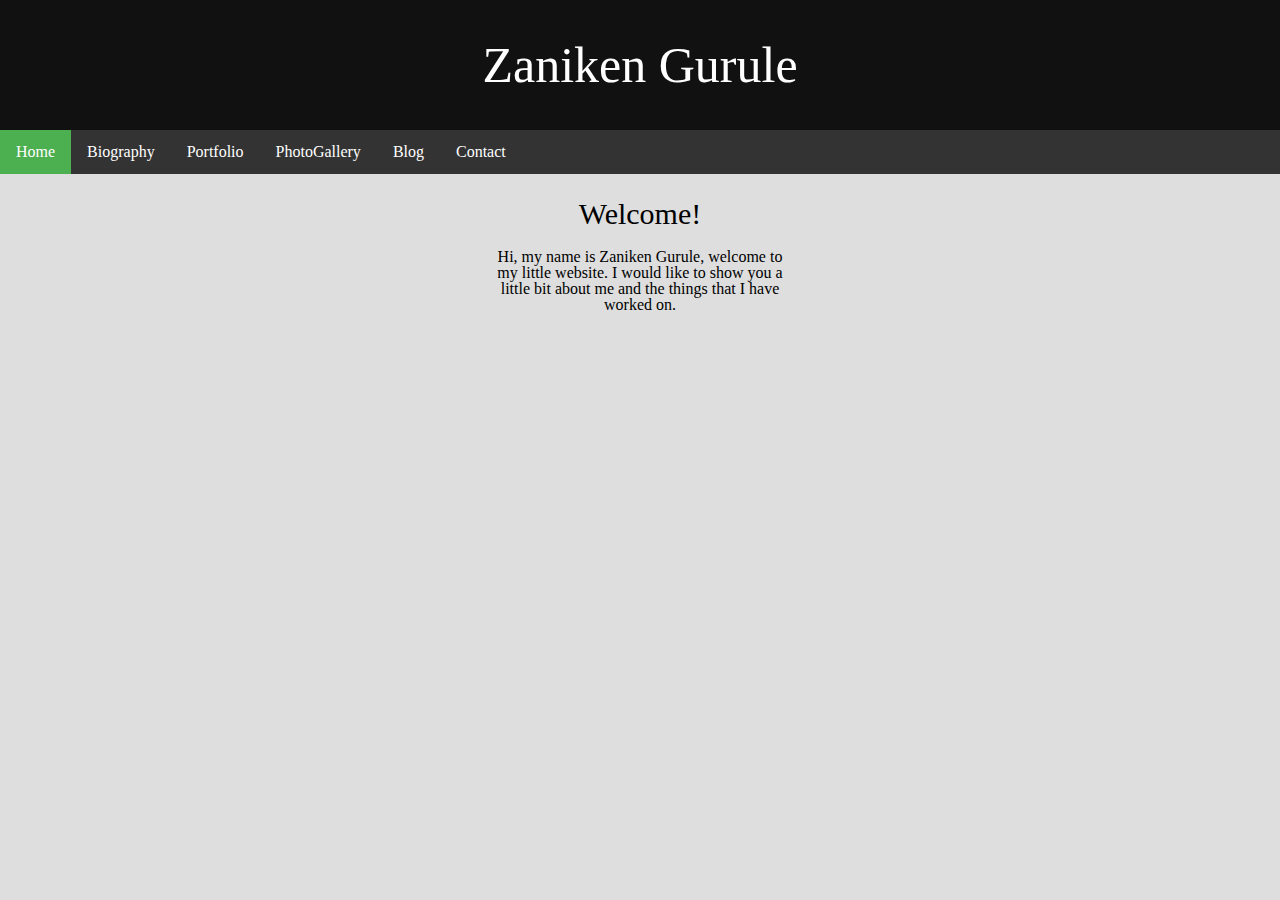
==== index.html @ 40541d92 "Initial commit" ====
<!DOCTYPE html>
<html lang="en">
<head>
  <title>Zaniken Gurule</title>
    <link rel="stylesheet" href="styles/style.css"
</head>

<body>
  <div class="header">
    <h1>Zaniken Gurule</h1>
    <p></p>
  </div>


<div class="navbar">
  <ul class>
    <li class="active"><a href="index.html">Home</a></li>
    <li><a href="biography.html">Biography</a></li>
    <li><a href="portfolio.html">Portfolio</a></li>
    <li><a href="photogallery.html">PhotoGallery</a></li>
    <li><a href="blog.html">Blog</a></li>
    <li><a href="contact.html">Contact</a></li>
  </ul>
</div>

<div class="content">
  <h1>Welcome!</h1>
  <p>Hi, my name is Zaniken Gurule, welcome to my little website. I would like to show you a little bit about me and the things that I have worked on.</p>
</div>
</body>



</html>
---- styles/style.css ----
html, body, div, span, applet, object, iframe,
h1, h2, h3, h4, h5, h6, p, blockquote, pre,
a, abbr, acronym, address, big, cite, code,
del, dfn, em, img, ins, kbd, q, s, samp,
small, strike, strong, sub, sup, tt, var,
b, u, i, center,
dl, dt, dd, ol, ul, li,
fieldset, form, label, legend,
table, caption, tbody, tfoot, thead, tr, th, td,
article, aside, canvas, details, embed,
figure, figcaption, footer, header, hgroup,
menu, nav, output, ruby, section, summary,
time, mark, audio, video {
  margin: 0;
  padding: 0;
  border: 0;
  font-size: 100%;
  font: inherit;
  vertical-align: baseline;

}
/* HTML5 display-role reset for older browsers */
article, aside, details, figcaption, figure,
footer, header, hgroup, menu, nav, section {
  display: block;
}
body {
  line-height: 1;
}
ol, ul {
  list-style: none;
}
blockquote, q {
  quotes: none;
}
blockquote:before, blockquote:after,
q:before, q:after {
  content: '';
  content: none;
}
table {
  border-collapse: collapse;
  border-spacing: 0;
}
/* nav bar stuff*/
.navbar {
  list-style-type: none;
  margin: 0;
  padding: 0;
  overflow: hidden;
  background-color: #333;
  margin-bottom: 5px;
}
.navbar li {
  float: left;
}
.navbar a {
  display: block;
  color: white;
  text-align: center;
  padding: 14px 16px;
  text-decoration: none;
}
.navbar a:hover {
  background-color: #111;
}
.active {
  background-color: #4CAF50;
}
.active a:hover {
  background-color: #4CAF50;
}
/* header */
.header {
  padding: 40px;
  text-align: center;
  background: #111;
  color: white;
  font-size: 50px;

}
/* Content */
.content {
  text-align: center;

}
.content h1 {
  font-size: 30px;
  padding: 20px;

}
.content p {
  width: 300px;
  margin:0 auto;
}
/*photogallery*/
.photogallery {
  display: flex;
  width: 900px;
  margin: auto;
  /*border: 1px dashed gray;*/
  justify-content: space-between;
  flex-wrap: wrap;
}

figure{
  width: 200px;
  margin: 0;
  border: 1px solid #777;
  padding: 8px;
  box-sizing: border-box;
  background-color: #fff;
}
figure:hover {
  transform: scale(1.5);}
figure img{
  width: 100%;
}
figure figcaption{
  text-align: center;
  padding: 8px 4px;
}
/*back ground*/
body{
  background-color: #dedede;
}
/*bio image*/
#bio {
  width: 20%;
  height: auto;
  border: 1px solid #777;
}
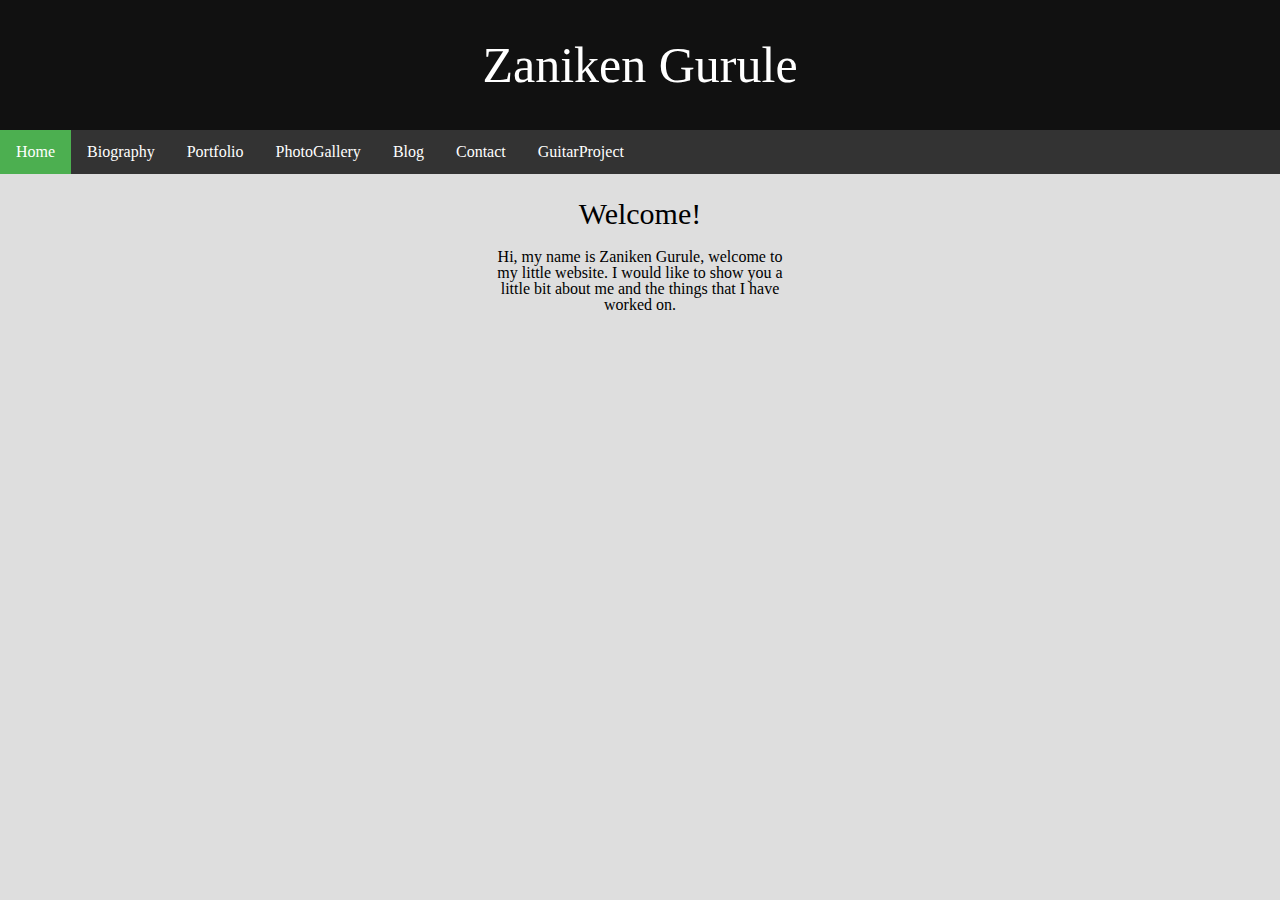
==== commit fec6b45c: "guitar app added" ====
--- a/index.html
+++ b/index.html
@@ -20,6 +20,7 @@
     <li><a href="photogallery.html">PhotoGallery</a></li>
     <li><a href="blog.html">Blog</a></li>
     <li><a href="contact.html">Contact</a></li>
+	<li><a href="Guitar/guit.index.html">GuitarProject</a></li>
   </ul>
 </div>
 
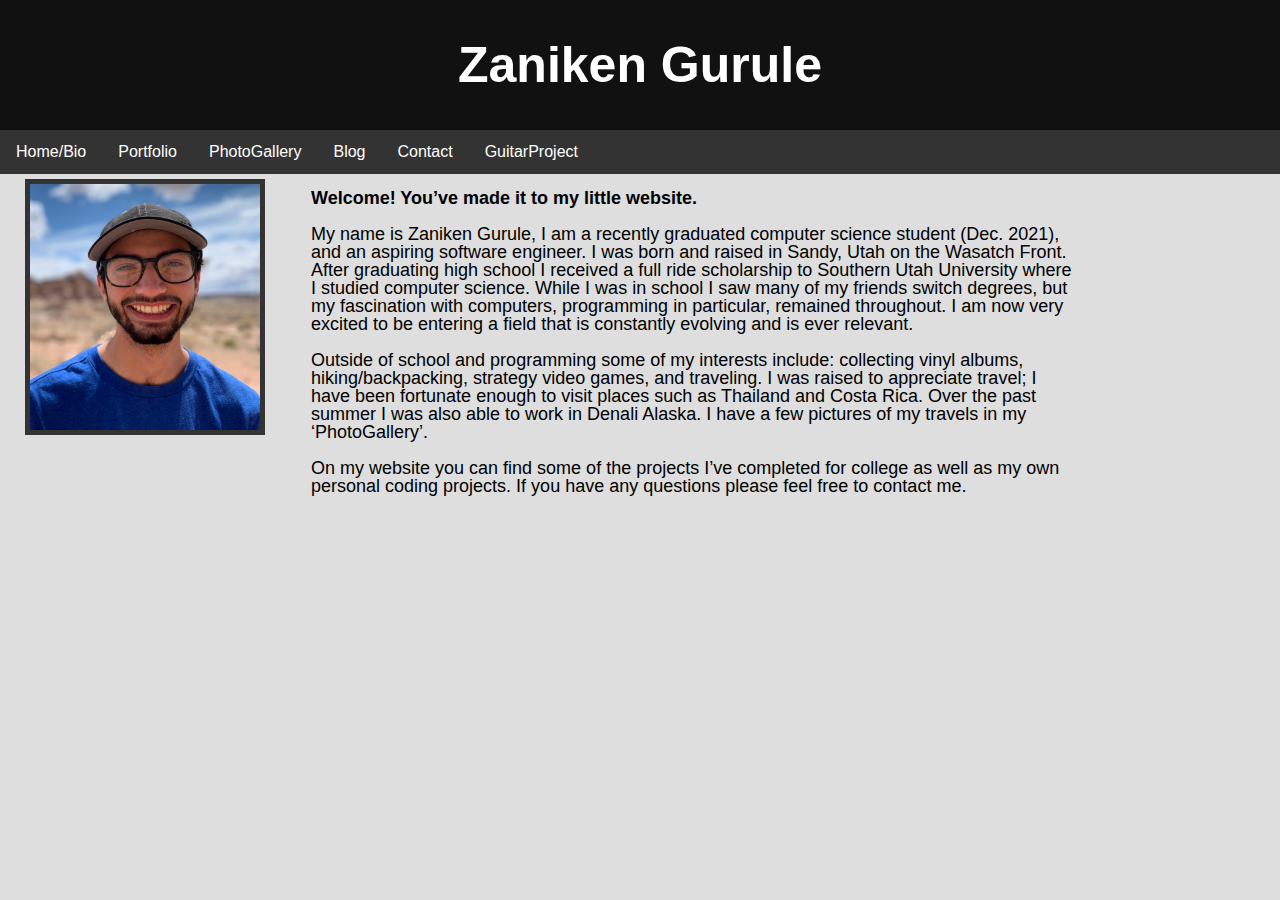
==== commit bf22eac4: "Update" ====
--- a/index.html
+++ b/index.html
@@ -1,35 +1,42 @@
 <!DOCTYPE html>
 <html lang="en">
+
 <head>
-  <title>Zaniken Gurule</title>
-    <link rel="stylesheet" href="styles/style.css"
+    <title>Zaniken Gurule</title>
+    <link rel="stylesheet" href="styles/style.css">
+    <link rel="icon" href="images/logo.png">
 </head>
 
 <body>
-  <div class="header">
-    <h1>Zaniken Gurule</h1>
-    <p></p>
-  </div>
+    <div class="header">
+        <h1>Zaniken Gurule</h1>
+        <p></p>
+    </div>
+    <div id="mainHeader">
+        <div class="navbar">
+            <script src="scripts/headerfooter.js"></script>
+        </div>
+    </div>
 
+    <div id="bio-content">
+        <div id="bio-left">
+            <img id="bio" src="images/zan-min.jpg">
+        </div>
+        <div id="bio-right">
+            <h2>Welcome! You’ve made it to my little website. </h2><br>
+            <p>My name is Zaniken Gurule, I am a recently graduated computer science student (Dec. 2021), and an aspiring software engineer. I was born and raised in Sandy, Utah on the Wasatch Front. After graduating high school I received a full ride scholarship
+                to Southern Utah University where I studied computer science. While I was in school I saw many of my friends switch degrees, but my fascination with computers, programming in particular, remained throughout. I am now very excited to be
+                entering a field that is constantly evolving and is ever relevant.
+                <br><br>Outside of school and programming some of my interests include: collecting vinyl albums, hiking/backpacking, strategy video games, and traveling. I was raised to appreciate travel; I have been fortunate enough to visit places such
+                as Thailand and Costa Rica. Over the past summer I was also able to work in Denali Alaska. I have a few pictures of my travels in my ‘PhotoGallery’.
+                <br><br>On my website you can find some of the projects I’ve completed for college as well as my own personal coding projects. If you have any questions please feel free to contact me.
 
-<div class="navbar">
-  <ul class>
-    <li class="active"><a href="index.html">Home</a></li>
-    <li><a href="biography.html">Biography</a></li>
-    <li><a href="portfolio.html">Portfolio</a></li>
-    <li><a href="photogallery.html">PhotoGallery</a></li>
-    <li><a href="blog.html">Blog</a></li>
-    <li><a href="contact.html">Contact</a></li>
-	<li><a href="Guitar/guit.index.html">GuitarProject</a></li>
-  </ul>
-</div>
+            </p>
+        </div>
 
-<div class="content">
-  <h1>Welcome!</h1>
-  <p>Hi, my name is Zaniken Gurule, welcome to my little website. I would like to show you a little bit about me and the things that I have worked on.</p>
-</div>
+    </div>
 </body>
 
 
 
-</html>
+</html>--- a/styles/style.css
+++ b/styles/style.css
@@ -1,132 +1,297 @@
-html, body, div, span, applet, object, iframe,
-h1, h2, h3, h4, h5, h6, p, blockquote, pre,
-a, abbr, acronym, address, big, cite, code,
-del, dfn, em, img, ins, kbd, q, s, samp,
-small, strike, strong, sub, sup, tt, var,
-b, u, i, center,
-dl, dt, dd, ol, ul, li,
-fieldset, form, label, legend,
-table, caption, tbody, tfoot, thead, tr, th, td,
-article, aside, canvas, details, embed,
-figure, figcaption, footer, header, hgroup,
-menu, nav, output, ruby, section, summary,
-time, mark, audio, video {
-  margin: 0;
-  padding: 0;
-  border: 0;
-  font-size: 100%;
-  font: inherit;
-  vertical-align: baseline;
-
-}
+html,
+body,
+div,
+span,
+applet,
+object,
+iframe,
+h1,
+h2,
+h3,
+h4,
+h5,
+h6,
+p,
+blockquote,
+pre,
+a,
+abbr,
+acronym,
+address,
+big,
+cite,
+code,
+del,
+dfn,
+em,
+img,
+ins,
+kbd,
+q,
+s,
+samp,
+small,
+strike,
+strong,
+sub,
+sup,
+tt,
+var,
+b,
+u,
+i,
+center,
+dl,
+dt,
+dd,
+ol,
+ul,
+li,
+fieldset,
+form,
+label,
+legend,
+table,
+caption,
+tbody,
+tfoot,
+thead,
+tr,
+th,
+td,
+article,
+aside,
+canvas,
+details,
+embed,
+figure,
+figcaption,
+footer,
+header,
+hgroup,
+menu,
+nav,
+output,
+ruby,
+section,
+summary,
+time,
+mark,
+audio,
+video {
+    margin: 0;
+    padding: 0;
+    border: 0;
+    font-size: 100%;
+    font-family: Helvetica, sans-serif;
+    vertical-align: baseline;
+}
+
+
 /* HTML5 display-role reset for older browsers */
-article, aside, details, figcaption, figure,
-footer, header, hgroup, menu, nav, section {
-  display: block;
-}
+
+article,
+aside,
+details,
+figcaption,
+figure,
+footer,
+header,
+hgroup,
+menu,
+nav,
+section {
+    display: block;
+}
+
 body {
-  line-height: 1;
-}
-ol, ul {
-  list-style: none;
-}
-blockquote, q {
-  quotes: none;
-}
-blockquote:before, blockquote:after,
-q:before, q:after {
-  content: '';
-  content: none;
-}
+    line-height: 1;
+}
+
+ol,
+ul {
+    list-style: none;
+}
+
+blockquote,
+q {
+    quotes: none;
+}
+
+blockquote:before,
+blockquote:after,
+q:before,
+q:after {
+    content: '';
+    content: none;
+}
+
 table {
-  border-collapse: collapse;
-  border-spacing: 0;
-}
+    border-collapse: collapse;
+    border-spacing: 0;
+}
+
+
 /* nav bar stuff*/
+
 .navbar {
-  list-style-type: none;
-  margin: 0;
-  padding: 0;
-  overflow: hidden;
-  background-color: #333;
-  margin-bottom: 5px;
-}
+    list-style-type: none;
+    margin: 0;
+    padding: 0;
+    overflow: hidden;
+    background-color: #333;
+    margin-bottom: 5px;
+}
+
 .navbar li {
-  float: left;
-}
+    float: left;
+}
+
 .navbar a {
-  display: block;
-  color: white;
-  text-align: center;
-  padding: 14px 16px;
-  text-decoration: none;
-}
+    display: block;
+    color: white;
+    text-align: center;
+    padding: 14px 16px;
+    text-decoration: none;
+}
+
 .navbar a:hover {
-  background-color: #111;
-}
+    background-color: #111;
+}
+
 .active {
-  background-color: #4CAF50;
-}
+    background-color: #4CAF50;
+}
+
 .active a:hover {
-  background-color: #4CAF50;
-}
+    background-color: #4CAF50;
+}
+
+
 /* header */
+
 .header {
-  padding: 40px;
-  text-align: center;
-  background: #111;
-  color: white;
-  font-size: 50px;
-
-}
+    padding: 40px;
+    text-align: center;
+    background: #111;
+    color: white;
+    font-size: 50px;
+}
+
+
 /* Content */
+
 .content {
-  text-align: center;
-
-}
+    text-align: center;
+}
+
 .content h1 {
-  font-size: 30px;
-  padding: 20px;
-
-}
+    font-size: 30px;
+    padding: 20px;
+}
+
 .content p {
-  width: 300px;
-  margin:0 auto;
-}
+    width: 300px;
+    margin: 0 auto;
+}
+
+
 /*photogallery*/
+
 .photogallery {
-  display: flex;
-  width: 900px;
-  margin: auto;
-  /*border: 1px dashed gray;*/
-  justify-content: space-between;
-  flex-wrap: wrap;
-}
-
-figure{
-  width: 200px;
-  margin: 0;
-  border: 1px solid #777;
-  padding: 8px;
-  box-sizing: border-box;
-  background-color: #fff;
-}
+    display: flex;
+    width: 900px;
+    margin: auto;
+    /*border: 1px dashed gray;*/
+    justify-content: space-between;
+    flex-wrap: wrap;
+}
+
+figure {
+    width: 200px;
+    margin: 0;
+    border: 1px solid #777;
+    padding: 8px;
+    box-sizing: border-box;
+    background-color: #fff;
+}
+
 figure:hover {
-  transform: scale(1.5);}
-figure img{
-  width: 100%;
-}
-figure figcaption{
-  text-align: center;
-  padding: 8px 4px;
-}
+    transform: scale(1.5);
+}
+
+figure img {
+    width: 100%;
+}
+
+figure figcaption {
+    text-align: center;
+    padding: 8px 4px;
+}
+
+
 /*back ground*/
-body{
-  background-color: #dedede;
-}
+
+body {
+    background-color: #dedede;
+}
+
+
 /*bio image*/
+
 #bio {
-  width: 20%;
-  height: auto;
-  border: 1px solid #777;
-}
+    width: 90%;
+    height: auto;
+    border: 5px solid #333;
+}
+
+iframe {
+    width: 100%;
+    height: 100%;
+    height: 100vh;
+    overflow: hidden;
+}
+
+#bio-content {
+    height: 100%;
+    width: 100%;
+    font-size: 0;
+}
+
+#bio-left,
+#bio-middle,
+#bio-right {
+    display: inline-block;
+    *display: inline;
+    zoom: 1;
+    vertical-align: top;
+    font-size: 18px;
+}
+
+#bio-left {
+    padding-left: 25px;
+    width: 20%;
+    background: #dedede;
+}
+
+#bio-right {
+    padding-top: 10px;
+    padding-left: 30px;
+    width: 60%;
+    background: #dedede;
+}
+
+table,
+th,
+td {
+    border: 1px solid black;
+    border-collapse: collapse;
+    padding: 15px;
+    text-align: left;
+    /*border-spacing: 5px;*/
+}
+
+#port {
+    list-style-type: circle;
+    border-spacing: 5px;
+}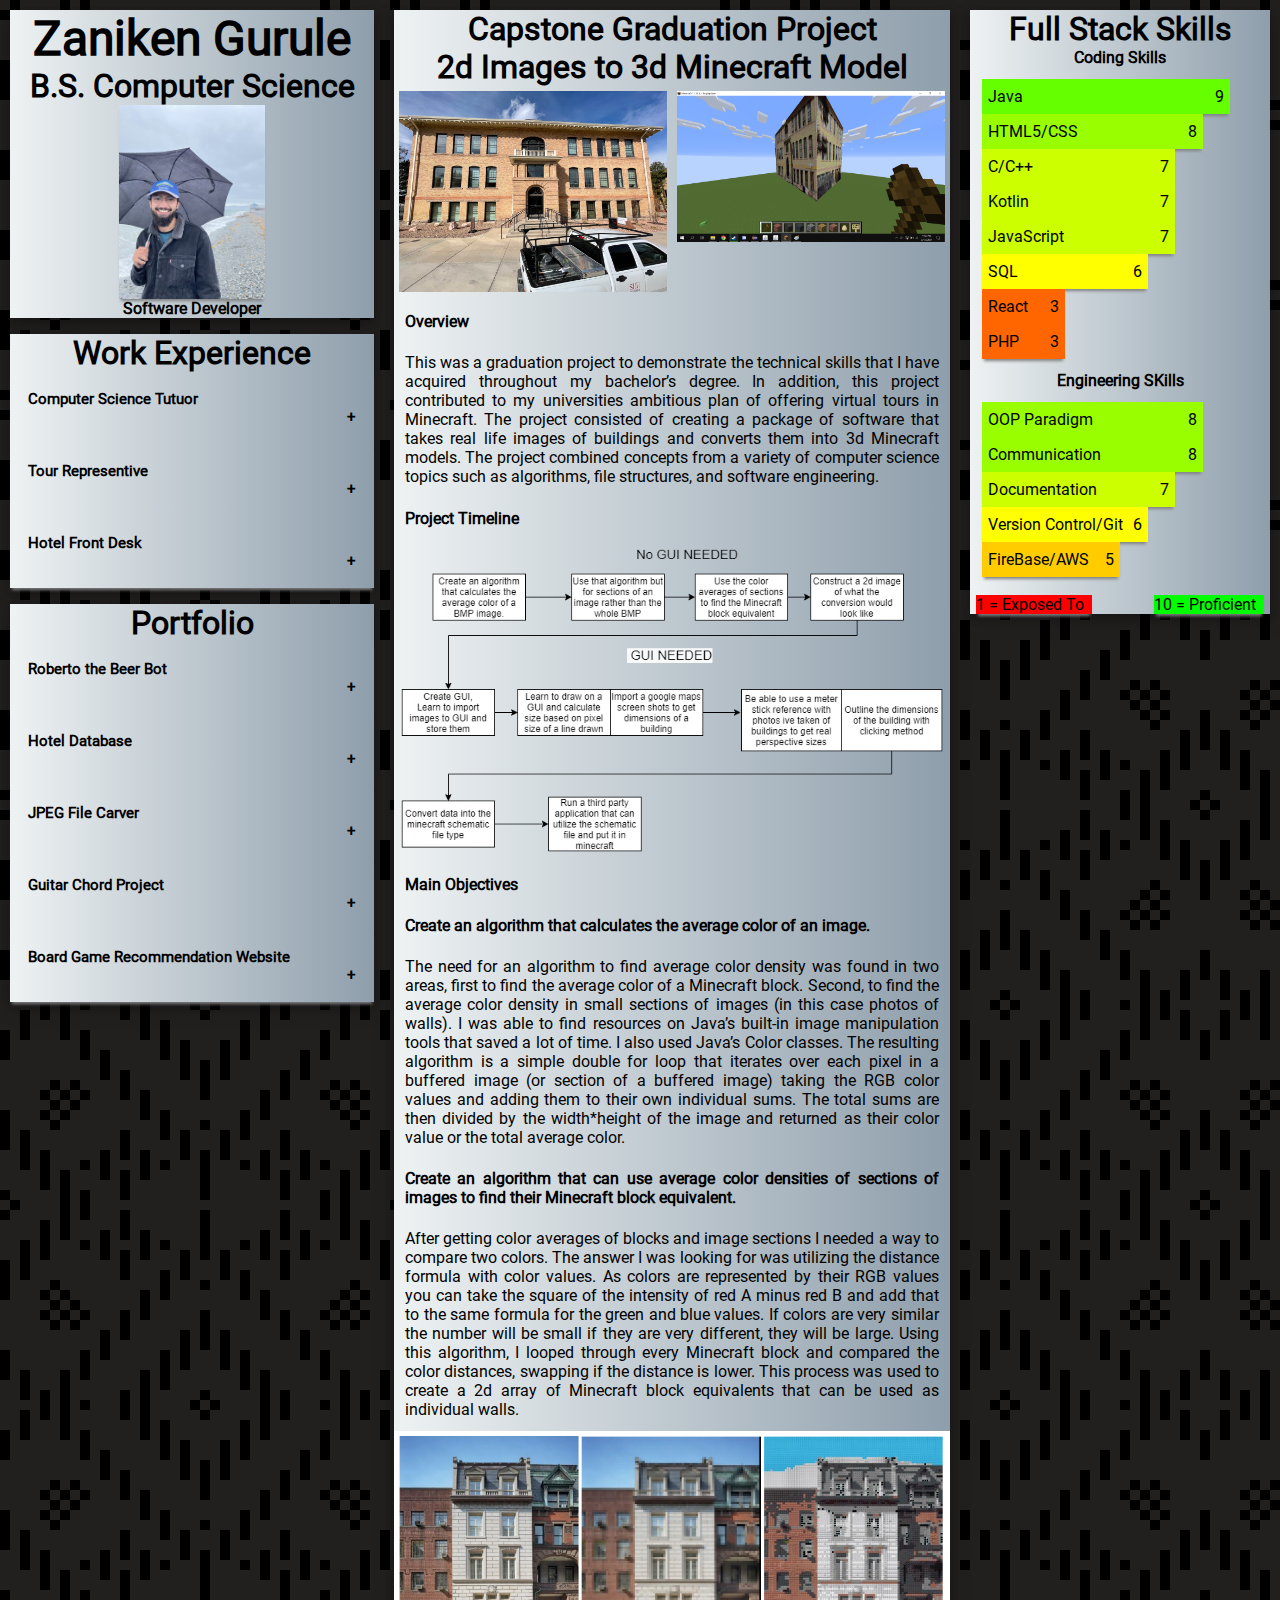
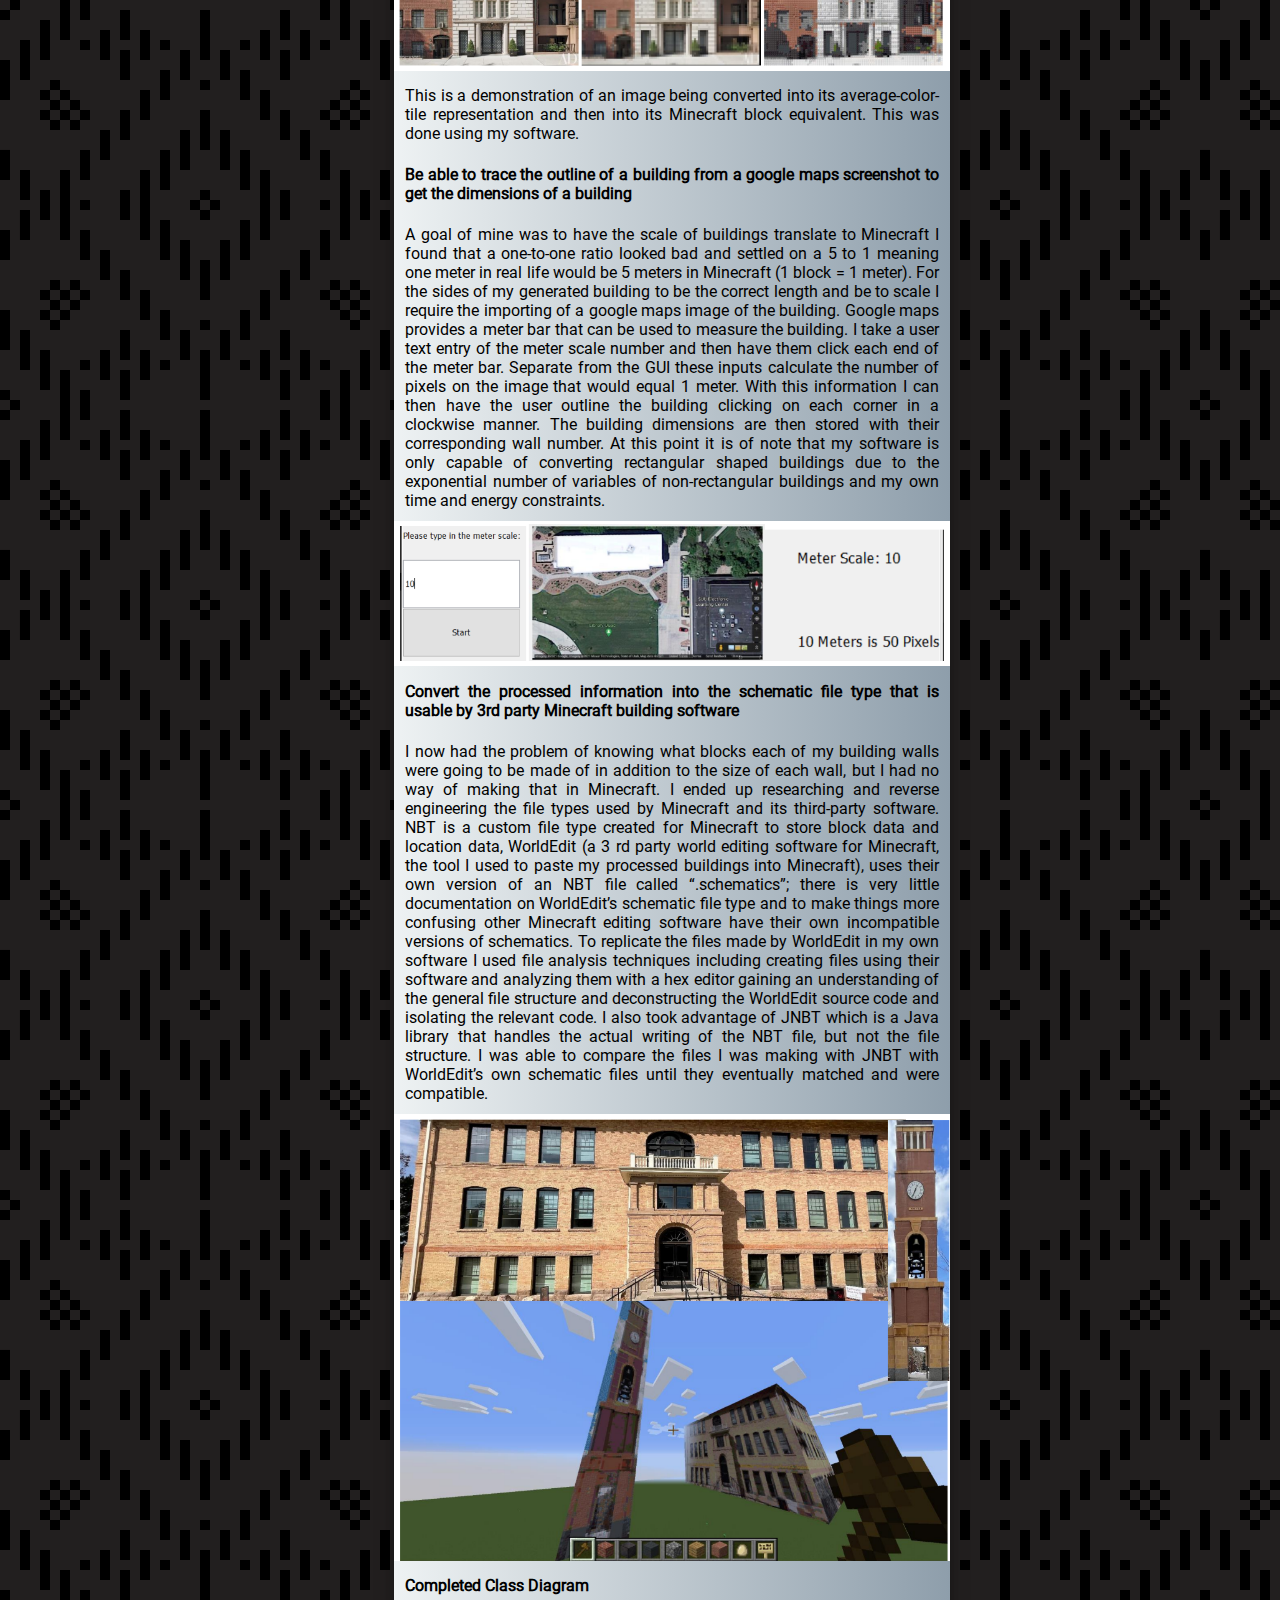
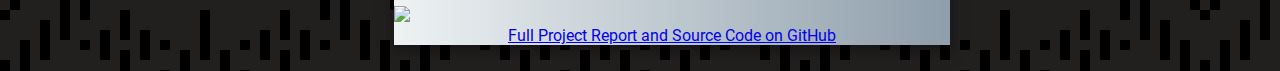
==== commit d49a8d38: "Signed-off-by: Zaniken <zanikencartoon@gmail.com>" ====
--- a/index.html
+++ b/index.html
@@ -2,41 +2,479 @@
 <html lang="en">
 
 <head>
-    <title>Zaniken Gurule</title>
-    <link rel="stylesheet" href="styles/style.css">
+    <title>Zaniken's Portfolio</title>
+    <meta charset="UTF-8">
     <link rel="icon" href="images/logo.png">
+    <link rel="stylesheet" href="websiteStyle.css">
+
 </head>
 
 <body>
-    <div class="header">
-        <h1>Zaniken Gurule</h1>
-        <p></p>
-    </div>
-    <div id="mainHeader">
-        <div class="navbar">
-            <script src="scripts/headerfooter.js"></script>
+
+
+
+    <div class="masonry">
+
+        <div class="left column">
+            <div class="card">
+                <h1 id="nameH1">Zaniken Gurule</h1>
+                <h1>B.S. Computer Science</h1>
+                <!-- <img src="zan.jpg" class="cardPicture"> -->
+                <div class="slidesContainer">
+                    <img class="mySlides" src="images/me1.jpg">
+                    <img class="mySlides" src="images/me2.jpg">
+                    <img class="mySlides" src="images/me3.jpg">
+                    <img class="mySlides" src="images/me4.jpg">
+
+                </div>
+                <h2>Software Developer</h2>
+            </div>
+
+            <div class="card">
+                <h1>Work Experience</h1>
+
+                <button class="collapsible">
+                    <h2>Computer Science Tutuor</h2>
+                </button>
+
+                <div class="content">
+                    <div class="resume">
+                        <p>
+                            <span id="left">Southern Utah University</span>
+                            <span id="right">Sep 2021 - Current</span>
+                        </p>
+                        <p> <span id="right">Cedar City, UT</span></p><br><br><br>
+                        <ul>
+                            <li>Have core knowledge of computer science topics.</li>
+                            <li>Recognize common problems and errors in OOP programming.</li>
+                            <li>Have strong Java programming skills.</li>
+                            <li>Have patience with peers who are new to CS.</li>
+                        </ul>
+                    </div>
+                </div>
+
+                <button class="collapsible">
+                    <h2>Tour Representive</h2>
+                </button>
+                <div class="content">
+                    <div class="resume">
+                        <p>
+                            <span id="left">Denali Park Zipline</span>
+                            <span id="right">May 2021 - Sep 2021</span>
+                        </p><br>
+                        <p> <span id="right">Healy, AK</span></p><br><br>
+                        <ul>
+                            <li>Sell and book adventure activities in a tourist dense area.</li>
+                            <li>Understand and orchestrate Denali Park Zipline logistics.</li>
+                            <li>Organize and verify daily paperwork.</li>
+                        </ul>
+                    </div>
+                </div>
+                <button class="collapsible">
+                    <h2>Hotel Front Desk</h2>
+                </button>
+                <div class="content">
+                    <div class="resume">
+                        <p>
+                            <span id="left">Ruby's Inn</span>
+                            <span id="right">June 2021 - Sep 2020</span>
+                        </p>
+                        <p> <span id="right">Bryce Canyon, UT</span></p><br><br><br>
+                        <ul>
+                            <li>Check in large amounts of customers during peak season.</li>
+                            <li>Place reservations over the phone and in person.</li>
+                            <li>Work with third party booking agencies such as Expedia.</li>
+                            <li>Explain Park attractions and trails to customers.</li>
+                        </ul>
+                    </div>
+                </div>
+
+
+
+            </div>
+            <div class="card">
+                <h1>Portfolio</h1>
+                <button class="collapsible">
+                    <h2>Roberto the Beer Bot</h2>
+                </button>
+                <div class="content">
+                    <div class="portfolio">
+                        <ul>
+                            <li>This was a project to create an artificial intelligence that could interact in the
+                                physical
+                                world.</li>
+                            <li>The type of AI used is known as ‘table based’ meaning each possible interaction the bot
+                                could have was hard coded.</li>
+                            <li>The robot was assembled using Lego Mindstorm pieces.</li>
+                            <li>The robots functionality was implemented in the C programming language.</li>
+                        </ul>
+                        <br>
+                        <p>
+                            <span id="left"><a href="https://www.youtube.com/watch?v=tRLXwRvAy0g"
+                                    target="_blank">Project
+                                    Video</a></span>
+                            <span id="right"><a href="https://github.com/Zaniken/AIRobot" target="_blank">Code on
+                                    GitHub</a>
+                            </span>
+                        </p>
+                    </div>
+                </div>
+
+                <button class="collapsible">
+                    <h2>Hotel Database</h2>
+                </button>
+                <div class="content">
+                    <div class="portfolio">
+                        <ul>
+                            <li>This project was to create a database and UI for a fictional hotel.</li>
+                            <li>Documentation included: ERD diagram and Relational model.</li>
+                            <li>Front end was coded in Java.</li>
+                            <li>Database was made in MySQL.</li>
+                        </ul>
+                        <br>
+                        <p>
+                            <span id="left"></span>
+                            <span id="right"><a href="https://github.com/Zaniken/Hotel-Database" target="_blank">Code
+                                    and
+                                    diagrams on
+                                    GitHub</a></span>
+                        </p>
+                    </div>
+                </div>
+
+
+                <button class="collapsible">
+                    <h2>JPEG File Carver</h2>
+                </button>
+                <div class="content">
+                    <div class="portfolio">
+                        <ul>
+                            <li>This project was to “carve” out jpeg images from a binary file.</li>
+                            <li>Documentation included: ERD diagram and Relational model.</li>
+                            <li>This code utilized multithreading to optimize speed and system resource usage.</li>
+                            <li>This project was coded in Java.</li>
+                        </ul>
+                        <br>
+                        <p>
+                            <span id="left"></span>
+                            <span id="right"><a href="https://github.com/Zaniken/JPEG-file-carver" target="_blank">Code
+                                    on
+                                    GitHub</a></span>
+                        </p>
+                    </div>
+                </div>
+                <button class="collapsible">
+                    <h2>Guitar Chord Project</h2>
+                </button>
+                <div class="content">
+                    <div class="portfolio">
+                        <ul>
+                            <li>This project was to create an application that could help guitar players memorize chords
+                                or
+                                look up chords.</li>
+                            <li>This project was a way for me to learn JavaScript on my own.</li>
+                            <li>The Interface was made in HTML.</li>
+                        </ul>
+                        <br>
+                        <p>
+                            <span id="left">Link</span>
+                            <span id="right"><a href="https://github.com/Zaniken/GuitarChords" target="_blank ">Code on
+                                    GitHub</a></span>
+                        </p>
+                    </div>
+                </div>
+                <button class="collapsible">
+                    <h2>Board Game Recommendation Website</h2>
+                </button>
+                <div class="content">
+                    <div class="portfolio">
+                        <ul>
+                            <li>The primary role of this project was to utilize software engineering principles and
+                                implement proper documentation..</li>
+                            <li>The project itself was to create a website that would generate board game
+                                recommendations.
+                                The website's back end was created in Python.</li>
+                            <li>Documentation included: Model selection justification, Class diagrams, Unit Testing
+                                documentation, Functional Requirements, and Nonfunctional Requirements.</li>
+
+                        </ul>
+                        <br>
+                        <p>
+                            <span id="left"></span>
+                            <span id="right"> <a
+                                    href="https://github.com/urd000med/softwareProject/tree/master/Documents"
+                                    target="_blank ">Code and Documentation on GitHub</a></span>
+                        </p>
+                    </div>
+                </div>
+
+
+            </div>
+        </div>
+        <!-- <div class="card">
+            <h1>Biography</h1>
+        </div> -->
+
+        <div class="middle column">
+            <div class="card">
+
+                <h1>Capstone Graduation Project</h1>
+                <h1>2d Images to 3d Minecraft Model </h1>
+
+                <div class="row">
+                    <div class="col">
+                        <img src="images/preproduct.JPG" style="width:100%">
+                    </div>
+                    <div class="col">
+                        <img src="images/product.png" style="width:100%">
+                    </div>
+
+                </div>
+
+                <div class="capstone">
+                    <h2>Overview</h2>
+                    <p>This was a graduation project to demonstrate the technical skills that I have acquired
+                        throughout my bachelor’s degree. In addition, this project contributed
+                        to
+                        my universities ambitious plan of offering virtual tours in Minecraft. The project consisted of
+                        creating a
+                        package of software that takes real life images of buildings and converts them into 3d
+                        Minecraft
+                        models. The project combined concepts from a variety of computer science topics such as
+                        algorithms,
+                        file structures, and software engineering.</p>
+                    <h2>Project Timeline</h2>
+                    <img src="images/Timeline.png" width="100%" height=auto>
+                    <h2>Main Objectives</h2>
+                    <h3>Create an algorithm that calculates the average color of an image.</h3>
+                    <p>
+                        The need for an algorithm to find average color density was found in two areas, first to find
+                        the
+                        average
+                        color of a Minecraft block. Second, to find the average color density in small sections of
+                        images
+                        (in this
+                        case photos of walls). I was able to find resources on Java’s built-in
+                        image manipulation tools that saved a lot of time. I also used Java’s Color classes. The
+                        resulting
+                        algorithm is a simple double for loop that iterates over each pixel in a buffered image (or
+                        section
+                        of a
+                        buffered image) taking the RGB color values and adding them to their own
+                        individual
+                        sums. The total sums are then divided by the width*height of the image and returned as their
+                        color
+                        value or the total average color.
+                    </p>
+                    <h3>Create an algorithm that can use average color densities of sections of images to find their
+                        Minecraft block equivalent.</h3>
+                    <p>
+                        After getting color averages of blocks and image sections I needed a way to compare two
+                        colors.
+                        The answer I was looking for was utilizing the distance formula with color values. As colors are
+                        represented by their RGB values you can take the square of the intensity of red A minus red B
+                        and add
+                        that to the same formula for the green and blue values. If colors are very similar the number
+                        will be
+                        small if they are very different, they will be large. Using this algorithm, I looped through
+                        every
+                        Minecraft
+                        block and compared the color distances, swapping if the distance is lower. This process was used
+                        to create a
+                        2d array of Minecraft block equivalents that can be used as individual walls.
+                    </p>
+
+                    <img src="images/demo.PNG" width="100%" height=auto>
+                    <p>This is a demonstration of an image being converted into its average-color-tile representation
+                        and then into its Minecraft
+                        block equivalent. This was done using my software.</p>
+                    <h3>Be able to trace the outline of a building from a google maps screenshot to get the dimensions
+                        of
+                        a building</h3>
+                    <p>
+                        A goal of mine was to have the scale of buildings translate to Minecraft I found that a
+                        one-to-one ratio
+                        looked bad and settled on a 5 to 1 meaning one meter in real life would be 5 meters in Minecraft
+                        (1
+                        block = 1 meter). For the sides of my generated building to be the correct length and be to
+                        scale I
+                        require the importing of a google maps image of the building. Google maps provides a meter bar
+                        that
+                        can be used to measure the building. I take a user text entry of the meter scale number and then
+                        have
+                        them click each end of the meter bar. Separate from the GUI these inputs calculate the number of
+                        pixels
+                        on the image that would equal 1 meter. With this information I can then have the user outline
+                        the
+                        building clicking on each corner in a clockwise manner. The building dimensions are then stored
+                        with
+                        their corresponding wall number. At this point it is of note that my software is only capable of
+                        converting rectangular shaped buildings due to the exponential number of variables of
+                        non-rectangular
+                        buildings and my own time and energy constraints.
+                    </p>
+                    <img src="images/gui.PNG" width="100%" heigh=auto;>
+                    <h3>Convert the processed information into the schematic file type that is usable by 3rd party
+                        Minecraft building software</h3>
+                    <p>I now had the problem of knowing what blocks each of my building walls were going to be made of
+                        in
+                        addition to the size of each wall, but I had no way of making that in Minecraft. I ended up
+                        researching
+                        and reverse engineering the file types used by Minecraft and its third-party software. NBT is a
+                        custom
+                        file type created for Minecraft to store block data and location data, WorldEdit (a 3
+                        rd party world editing
+                        software for Minecraft, the tool I used to paste my processed buildings into Minecraft), uses
+                        their own
+                        version of an NBT file called “.schematics”; there is very little documentation on WorldEdit’s
+                        schematic
+                        file type and to make things more confusing other Minecraft editing software have their own
+                        incompatible versions of schematics. To replicate the files made by WorldEdit in my own software
+                        I used
+                        file analysis techniques including creating files using their software and analyzing them with a
+                        hex editor
+                        gaining an understanding of the general file structure and deconstructing the WorldEdit source
+                        code and
+                        isolating the relevant code. I also took advantage of JNBT which is a Java library that handles
+                        the actual
+                        writing of the NBT file, but not the file structure. I was able to compare the files I was
+                        making with JNBT
+                        with WorldEdit’s own schematic files until they eventually matched and were compatible.
+                    </p>
+                    <img src="images/buildings.png" width="100%" height=auto>
+                    <h3>Completed Class Diagram</h3>
+                    <img src="images/class.svg" width="100%" height=auto>
+                    
+                   
+                </div>
+                <p>
+                    <!-- <span id="left">Denali Park Zipline</span> -->
+                    <a
+                            href="https://github.com/Zaniken/minecraft-2dpicturesTo3dModels/blob/main/Report.pdf"
+                            target="_blank">Full Project Report and Source Code on GitHub</a>
+                </p>
+
+            </div>
+
+
+
+
+
+
+        </div>
+        <div class="right column">
+            <div class="card">
+                <h1>Full Stack Skills</h1>
+                <h2>Coding Skills</h2>
+                <ul class="list">
+                    <li>
+                        <div class="container">
+                            <div class="skills ninety"> <span class="listItemName">Java </span><span
+                                    class="listItemValue">9</span> </div>
+                        </div>
+                    </li>
+                    <li>
+                        <div class="container">
+                            <div class="skills eighty"> <span class="listItemName">HTML5/CSS</span><span
+                                    class="listItemValue">8</span> </div>
+                        </div>
+                    </li>
+                    <li>
+                        <div class="container">
+                            <div class="skills seventy"> <span class="listItemName">C/C++ </span><span
+                                    class="listItemValue">7</span> </div>
+                        </div>
+                    </li>
+                    <li>
+                        <div class="container">
+                            <div class="skills seventy"> <span class="listItemName">Kotlin </span><span
+                                    class="listItemValue">7</span> </div>
+                        </div>
+                    </li>
+                    <li>
+                        <div class="container">
+                            <div class="skills seventy"> <span class="listItemName">JavaScript </span><span
+                                    class="listItemValue">7</span> </div>
+                        </div>
+                    </li>
+                    <li>
+                        <div class="container">
+                            <div class="skills sixty"> <span class="listItemName">SQL </span><span
+                                    class="listItemValue">6</span> </div>
+                        </div>
+                    </li>
+
+                    <li>
+                        <div class="container">
+                            <div class="skills thirty"> <span class="listItemName">React </span><span
+                                    class="listItemValue">3</span> </div>
+                        </div>
+                    </li>
+
+                    <li>
+                        <div class="container">
+                            <div class="skills thirty"> <span class="listItemName">PHP </span><span
+                                    class="listItemValue">3</span> </div>
+                        </div>
+                    </li>
+                    <!-- <li>C/C++</li>
+                <li>Kotlin</li>
+                <li>SQL</li>
+                <li>HTML5</li>
+                <li>React</li>
+                <li>JavaScript</li>
+                <li>PHP</li> -->
+                </ul>
+                <h2>Engineering SKills</h2>
+                <ul class="list">
+
+                    <li>
+                        <div class="container">
+                            <div class="skills eighty"> <span class="listItemName">OOP Paradigm </span><span
+                                    class="listItemValue">8</span> </div>
+                        </div>
+                    </li>
+                    <li>
+                        <div class="container">
+                            <div class="skills eighty"> <span class="listItemName">Communication </span><span
+                                    class="listItemValue">8</span> </div>
+                        </div>
+                    </li>
+                    <li>
+                        <div class="container">
+                            <div class="skills seventy"> <span class="listItemName">Documentation </span><span
+                                    class="listItemValue">7</span> </div>
+                        </div>
+                    </li>
+                    <li>
+                        <div class="container">
+                            <div class="skills sixty"> <span class="listItemName">Version Control/Git </span><span
+                                    class="listItemValue">6</span> </div>
+                        </div>
+                    </li>
+                    <li>
+                        <div class="container">
+                            <div class="skills fifty"> <span class="listItemName">FireBase/AWS </span><span
+                                    class="listItemValue">5</span> </div>
+                        </div>
+                    </li>
+
+
+                    <!-- <li>Documentation</li>
+                <li>OOP</li>
+                <li>Communication</li>
+                <li>Version Control/Git</li>
+                <li>AWS/FireBase</li> -->
+                </ul>
+                <p id="key">
+                    <span id="left">1 = Exposed To &nbsp;</span>
+                    <span id="right">10 = Proficient &nbsp; </span>
+                </p>
+            </div>
         </div>
     </div>
 
-    <div id="bio-content">
-        <div id="bio-left">
-            <img id="bio" src="images/zan-min.jpg">
-        </div>
-        <div id="bio-right">
-            <h2>Welcome! You’ve made it to my little website. </h2><br>
-            <p>My name is Zaniken Gurule, I am a recently graduated computer science student (Dec. 2021), and an aspiring software engineer. I was born and raised in Sandy, Utah on the Wasatch Front. After graduating high school I received a full ride scholarship
-                to Southern Utah University where I studied computer science. While I was in school I saw many of my friends switch degrees, but my fascination with computers, programming in particular, remained throughout. I am now very excited to be
-                entering a field that is constantly evolving and is ever relevant.
-                <br><br>Outside of school and programming some of my interests include: collecting vinyl albums, hiking/backpacking, strategy video games, and traveling. I was raised to appreciate travel; I have been fortunate enough to visit places such
-                as Thailand and Costa Rica. Over the past summer I was also able to work in Denali Alaska. I have a few pictures of my travels in my ‘PhotoGallery’.
-                <br><br>On my website you can find some of the projects I’ve completed for college as well as my own personal coding projects. If you have any questions please feel free to contact me.
-
-            </p>
-        </div>
-
-    </div>
 </body>
-
-
+<script src="scripts/slide.js"></script>
 
 </html>--- a/websiteStyle.css
+++ b/websiteStyle.css
@@ -0,0 +1,483 @@
+* {
+    margin: 0;
+    padding: 0;
+    border: 0;
+    font-size: 100%;
+    font-family: basicFont;
+    vertical-align: baseline;
+    box-sizing: border-box;
+}
+h1,h2,h3{
+    font-family: basicFont;
+}
+#nameH1{
+    font-family: basicFont;
+    font-size: 3em;
+
+    /* background: url(images/name.png) no-repeat;
+    background-size: cover;
+    /* -webkit-background-clip: text;
+    -webkit-text-fill-color: transparent;
+    -webkit-text-stroke-width: 1px;
+    -webkit-text-stroke-color:  rgb(160,160,255); */ 
+    
+}
+h1{
+    font-size: 2em;
+}h2{
+    font-size: 1em;
+}
+h3{
+    font-size: 1em;
+}
+@font-face {
+    font-family: titleFont;
+    src: url("styles/PlayfairDisplay-VariableFont_wght.ttf");
+}
+@font-face {
+    font-family: titleFont2;
+    src: url("styles/Staatliches-Regular.ttf");
+}@font-face {
+    font-family: basicFont;
+    src: url("styles/Roboto-Regular.ttf")
+}
+
+body {
+    background-image: url("images/back2.png");
+    background-repeat: repeat;
+    /* background-size: cover; */
+    background-color: #cccccc;
+
+}
+
+ .right {
+  width: 25%;
+}
+.left{
+  width:30%
+}
+
+.middle {
+  width: 45%;
+}
+.column {
+  float: left;
+  padding: 10px;
+
+}.row:after {
+  content: "";
+  display: table;
+  clear: both;
+}
+@media screen and (max-width: 600px) {
+  .column {
+    width: 100%;
+  }
+}
+.masonry {
+    /* margin: 1em;
+    column-count: 1;
+    -webkit-column-count: 1;
+    -moz-column-count: 1;
+    column-gap: 1em;
+    -webkit-column-gap: 1em;
+    -moz-column-gap: 1em;
+    color: black; */
+  width:100%;
+    
+    /* scuffed  */
+    /* max-height: 1000px; */
+}
+/* @media only screen and (min-width: 600px) {
+  .masonry {
+    margin: 1em;
+    column-count: 2;
+    -webkit-column-count: 2;
+    -moz-column-count: 2;
+    column-gap: 1em;
+    -webkit-column-gap: 1em;
+    -moz-column-gap: 1em;
+    color: black;
+   
+  }}
+@media only screen and (min-width: 768px) {
+  .masonry {
+    margin: 1em;
+    column-count: 3;
+    -webkit-column-count: 3;
+    -moz-column-count: 3;
+    column-gap: 1em;
+    -webkit-column-gap: 1em;
+    -moz-column-gap: 1em;
+    color: black;
+    /* max-height: 1000px; */
+  /* }
+} */ 
+
+
+.card {
+    box-shadow: 0 4px 8px 0 rgba(0, 0, 0, 0.2), 0 6px 20px 0 rgba(0, 0, 0, 0.19);
+    text-align: center;
+    display:inline-block;
+    margin: 0 0 1em;
+    width: 100%;
+    background: #8e9eab;
+    /* fallback for old browsers */
+    background: -webkit-linear-gradient(to right, #eef2f3, #8e9eab);
+    /* Chrome 10-25, Safari 5.1-6 */
+    background: linear-gradient(to right, #eef2f3, #8e9eab);
+    /* W3C, IE 10+/ Edge, Firefox 16+, Chrome 26+, Opera 12+, Safari 7+ */
+    color: black;
+}
+
+#testid {
+    border: solid black;
+}
+
+.cardPicture {
+    display: block;
+    margin-left: auto;
+    margin-right: auto;
+    border-radius: 50%;
+    width: 40%;
+    height: auto;
+}
+
+
+/*
+#section1 {
+    background-image: url('Untitled.png');
+}*/
+
+
+/*skill bars */
+
+.list {
+    list-style-type: none;
+    list-style: none;
+    width: 100%;
+    padding: 4%;
+}
+
+.list li {
+    display: flex;
+    line-height: 15px;
+    width: 100%;
+}
+
+
+
+.listItemName {
+    margin: 0 auto;
+    float: left;
+    padding-left: 6px;
+}
+
+.listItemValue {
+    padding-right: 6px;
+    margin: 0 auto;
+    float: right;
+}
+
+.container {
+    width: 100%;
+    display: flex;
+    /* background-color: #ddd;  Grey background */
+}
+
+.skills {
+    padding-top: 10px;
+    /* Add top padding */
+    padding-bottom: 10px;
+    /* Add bottom padding */
+    color: black;
+    /* White text color */
+    width: 100%;
+    box-shadow: 0 4px 3px -2px gray;
+    
+}
+@-webkit-keyframes progressBar1 {
+    0% { width: 10%; }
+    100% { width: 10%; }
+  }
+  
+@-moz-keyframes progressBar1 {
+    0% { width: 10%; }
+    100% { width: 10%; }
+  }
+
+  @-webkit-keyframes progressBar2 {
+    0% { width: 20%; }
+    100% { width: 20%; }
+  }
+  
+@-moz-keyframes progressBar2 {
+    0% { width: 20%; }
+    100% { width: 20%; }
+  }
+  @-webkit-keyframes progressBar3 {
+    0% { width: 25%; }
+    100% { width: 30%; }
+  }
+  
+@-moz-keyframes progressBar3 {
+    0% { width: 25%; }
+    100% { width: 30%; }
+  }
+  @-webkit-keyframes progressBar4 {
+    0% { width: 25%; }
+    100% { width: 40%; }
+  }
+  
+@-moz-keyframes progressBar4 {
+    0% { width: 25%; }
+    100% { width: 40%; }
+  }@-webkit-keyframes progressBar4 {
+    0% { width: 25%; }
+    100% { width: 40%; }
+  }
+  
+@-moz-keyframes progressBar5 {
+    0% { width: 25%; }
+    100% { width: 50%; }
+  }@-webkit-keyframes progressBar5 {
+    0% { width: 25%; }
+    100% { width: 50%; }
+  }
+  
+@-moz-keyframes progressBar6 {
+    0% { width: 25%; }
+    100% { width: 60%; }
+  }@-webkit-keyframes progressBar6 {
+    0% { width: 25%; }
+    100% { width: 60%; }
+  }
+  
+@-moz-keyframes progressBar7 {
+    0% { width: 25%; }
+    100% { width: 70%; }
+  }@-webkit-keyframes progressBar7 {
+    0% { width: 25%; }
+    100% { width: 70%; }
+  }
+  
+@-moz-keyframes progressBar8 {
+    0% { width: 25%; }
+    100% { width: 80%; }
+  }@-webkit-keyframes progressBar8 {
+    0% { width: 25%; }
+    100% { width: 80%; }
+  }
+  
+@-moz-keyframes progressBar9 {
+    0% { width: 25%; }
+    100% { width: 90%; }
+  }@-webkit-keyframes progressBar9 {
+    0% { width: 25%; }
+    100% { width: 90%; }
+  }
+  
+  @-moz-keyframes progressBar10 {
+    0% { width: 25%; }
+    100% { width: 100%; }
+  }@-webkit-keyframes progressBar10 {
+    0% { width: 25%; }
+    100% { width: 100%; }
+  }
+  
+.ten {
+    width: 10%;
+    background-color: #FF0000;
+    -webkit-animation: progressBar1 6s ease-in-out;
+    -webkit-animation-fill-mode:both; 
+    -moz-animation: progressBar1 6s ease-in-out;
+    -moz-animation-fill-mode:both; 
+}
+
+.twenty {
+    width: 20%;
+    background-color: #FF3300;
+    -webkit-animation: progressBar2 6s ease-in-out;
+    -webkit-animation-fill-mode:both; 
+    -moz-animation: progressBar2 6s ease-in-out;
+    -moz-animation-fill-mode:both; 
+}
+
+.thirty {
+    width: 30%;
+    background-color: #ff6600;
+    -webkit-animation: progressBar3 6s ease-in-out;
+    -webkit-animation-fill-mode:both; 
+    -moz-animation: progressBar3 6s ease-in-out;
+    -moz-animation-fill-mode:both; 
+}
+
+.forty {
+    width: 40%;
+    background-color: #ff9900;
+    -webkit-animation: progressBar4 6s ease-in-out;
+    -webkit-animation-fill-mode:both; 
+    -moz-animation: progressBar4 6s ease-in-out;
+    -moz-animation-fill-mode:both; 
+}
+
+.fifty {
+    width: 50%;
+    background-color: #FFCC00;
+    -webkit-animation: progressBar5 6s ease-in-out;
+    -webkit-animation-fill-mode:both; 
+    -moz-animation: progressBar5 6s ease-in-out;
+    -moz-animation-fill-mode:both; 
+}
+
+.sixty {
+    width: 60%;
+    background-color: #FFFF00;
+    -webkit-animation: progressBar6 6s ease-in-out;
+    -webkit-animation-fill-mode:both; 
+    -moz-animation: progressBar6 6s ease-in-out;
+    -moz-animation-fill-mode:both; 
+}
+
+.seventy {
+    width: 70%;
+    background-color: #ccff00;
+    -webkit-animation: progressBar7 6s ease-in-out;
+    -webkit-animation-fill-mode:both; 
+    -moz-animation: progressBar7 6s ease-in-out;
+    -moz-animation-fill-mode:both; 
+}
+
+.eighty {
+    width: 80%;
+    background-color: #99ff00;
+    -webkit-animation: progressBar8 6s ease-in-out;
+    -webkit-animation-fill-mode:both; 
+    -moz-animation: progressBar8 6s ease-in-out;
+    -moz-animation-fill-mode:both; 
+}
+
+.ninety {
+    width: 90%;
+    background-color: #66ff00;
+    -webkit-animation: progressBar9 6s ease-in-out;
+    -webkit-animation-fill-mode:both; 
+    -moz-animation: progressBar9 6s ease-in-out;
+    -moz-animation-fill-mode:both; 
+}
+
+.oneHundred {
+    width: 100%;
+    background-color: #00FF00;
+    -webkit-animation: progressBar10 6s ease-in-out;
+    -webkit-animation-fill-mode:both; 
+    -moz-animation: progressBar10 6s ease-in-out;
+    -moz-animation-fill-mode:both; 
+}
+#key{
+  padding:2%;
+  margin-bottom: 4%;
+}
+#key #left{
+  color:black;
+  background-color: #FF0000;
+  box-shadow: 0 4px 3px -2px gray;
+}
+#key #right{
+  color:black;
+  background-color: #00FF00;
+  box-shadow: 0 4px 3px -2px gray;
+}
+/* Slide show */
+.mySlides {
+    display:none;
+    margin-left: auto;
+    margin-right: auto;
+    
+    width: 40%;
+    height: auto;
+    box-shadow: 0 4px 3px -2px gray;
+}
+.slidesContainer{
+    /* max-width:200px; */
+}
+/* Drop down content */
+.collapsible {
+    /* background-color: #eef2f3; */
+    /* color: white; */
+    background: #8e9eab;
+    /* fallback for old browsers */
+    background: -webkit-linear-gradient(to right, #eef2f3, #8e9eab);
+    /* Chrome 10-25, Safari 5.1-6 */
+    background: linear-gradient(to right, #eef2f3, #8e9eab);
+    cursor: pointer;
+    padding: 18px;
+    width: 100%;
+    border: none;
+    text-align: left;
+    outline: none;
+    font-size: 15px;
+    box-shadow: 0 4px 3px -2px gray;
+  }
+  
+  .active, .collapsible:hover {
+    /* background-color: #8e9eab; */
+  }
+  
+  .collapsible:after {
+    content: '\002B';
+    /* color: white; */
+    font-weight: bold;
+    float: right;
+    margin-left: 5px;
+  }
+  
+  .active:after {
+    content: "\2212";
+  }
+  
+  .content {
+    padding: 0 18px;
+    max-height: 0;
+    overflow: hidden;
+    transition: max-height 0.2s ease-out;
+    /* background-color: #f1f1f1; */
+  }
+  .content .resume{
+      padding: 2%;
+  }
+  /* Resume content */
+
+.resume{
+  display: block;
+  width: 100%;
+  text-align: left;
+}
+
+#left{
+     float: left;
+     margin: 0 auto;
+}
+#right{
+    float: right;
+    margin: 0 auto;
+}
+/* Portfolio */
+.content .portfolio{
+    padding: 2%;
+    text-align: left;
+}
+/*Capstone*/
+.capstone{
+  text-align: justify;
+}
+.capstone p, .capstone h2, .capstone h3{
+  padding: 2%;
+}
+.row {
+  display: flex;
+}
+.col {
+  flex: 33.33%;
+  padding: 5px;
+}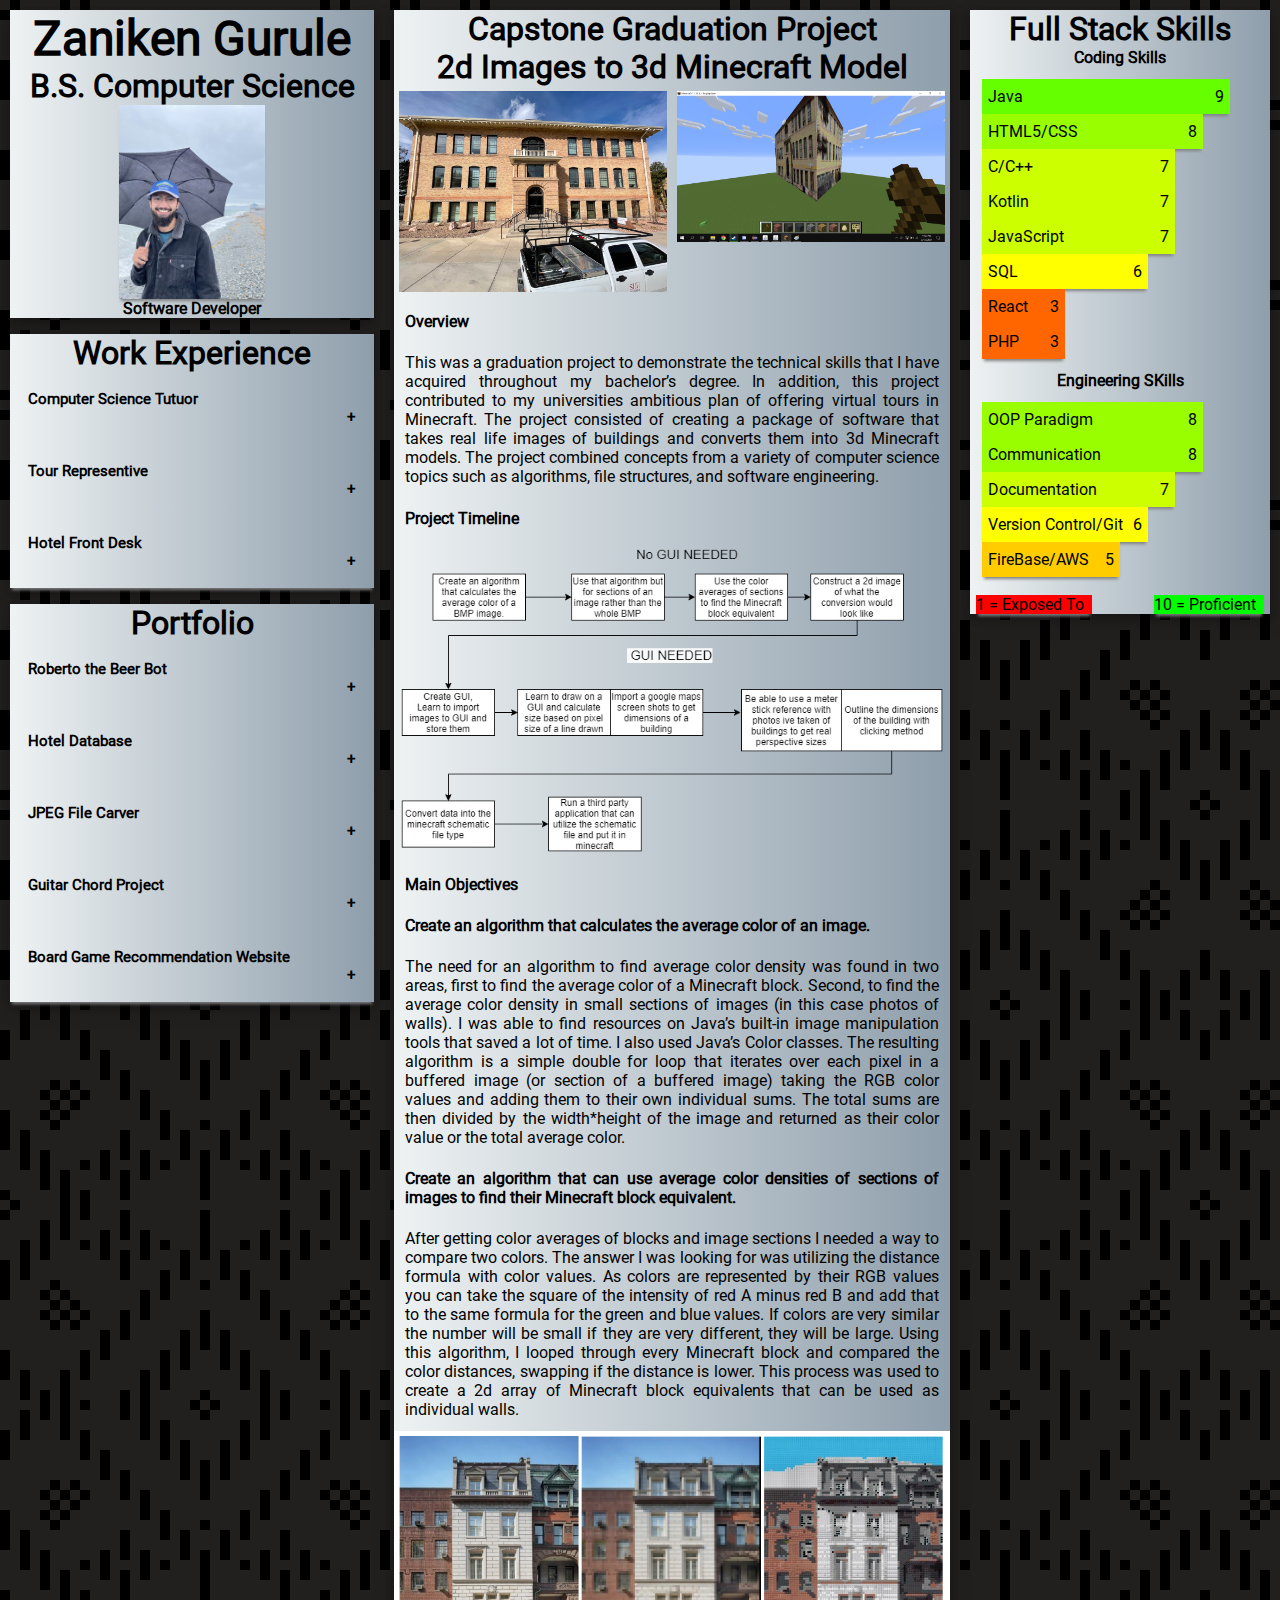
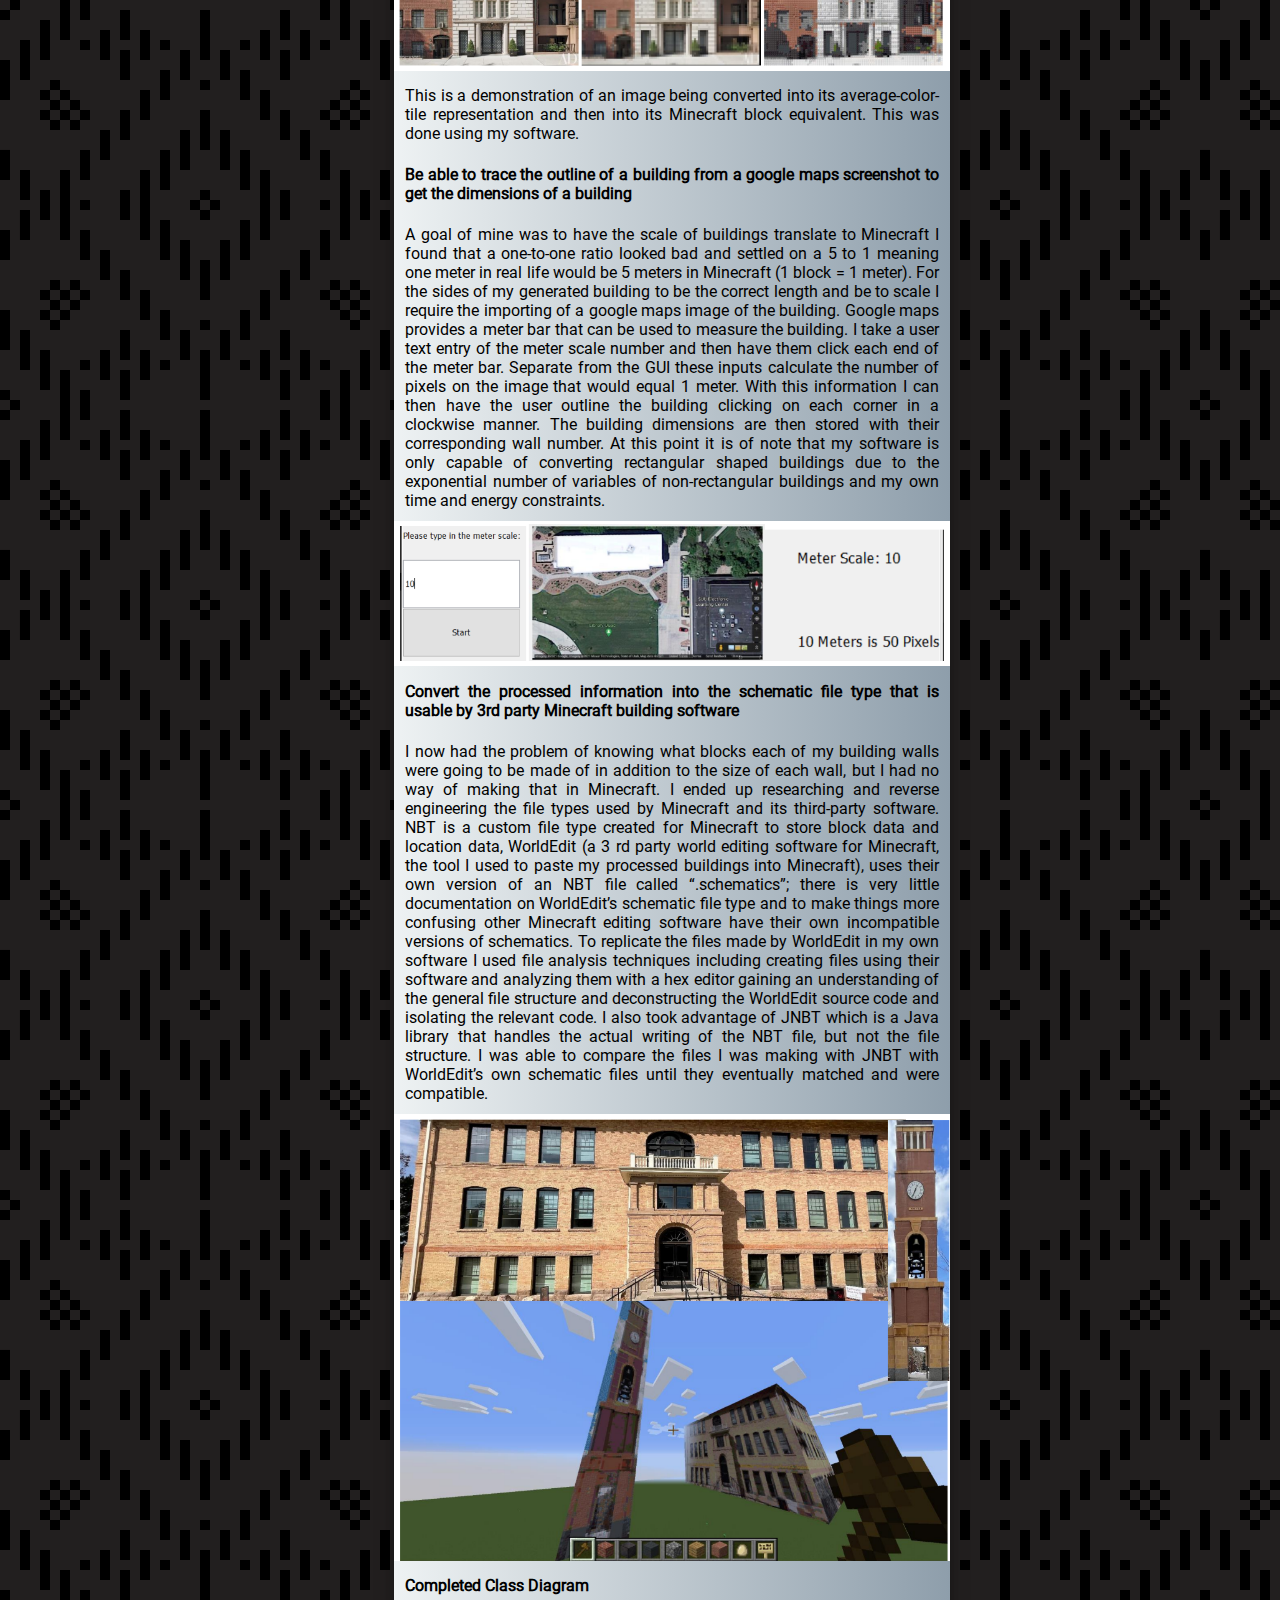
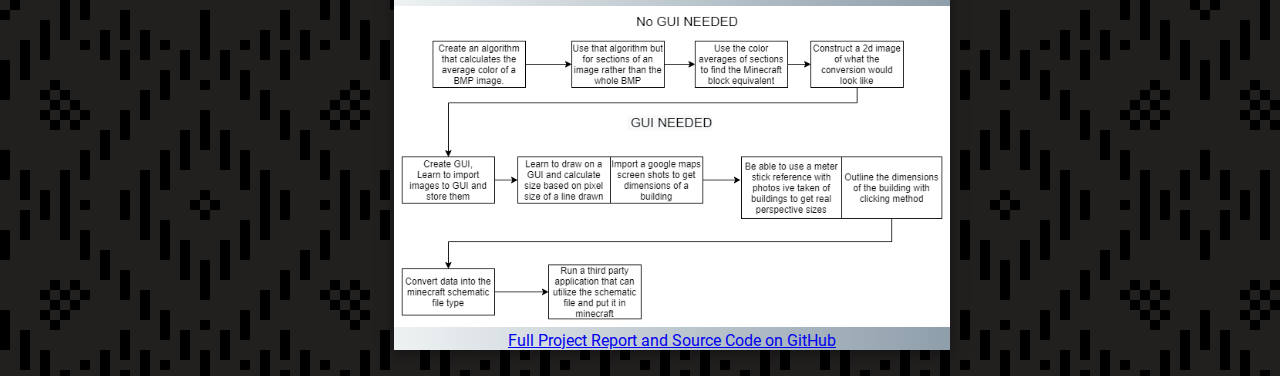
==== commit a1e12e3e: "Signed-off-by: Zaniken <zanikencartoon@gmail.com>" ====
--- a/index.html
+++ b/index.html
@@ -343,7 +343,7 @@
                     </p>
                     <img src="images/buildings.png" width="100%" height=auto>
                     <h3>Completed Class Diagram</h3>
-                    <img src="images/class.svg" width="100%" height=auto>
+                    <img src="images/class.png" width="100%" height=auto>
                     
                    
                 </div>
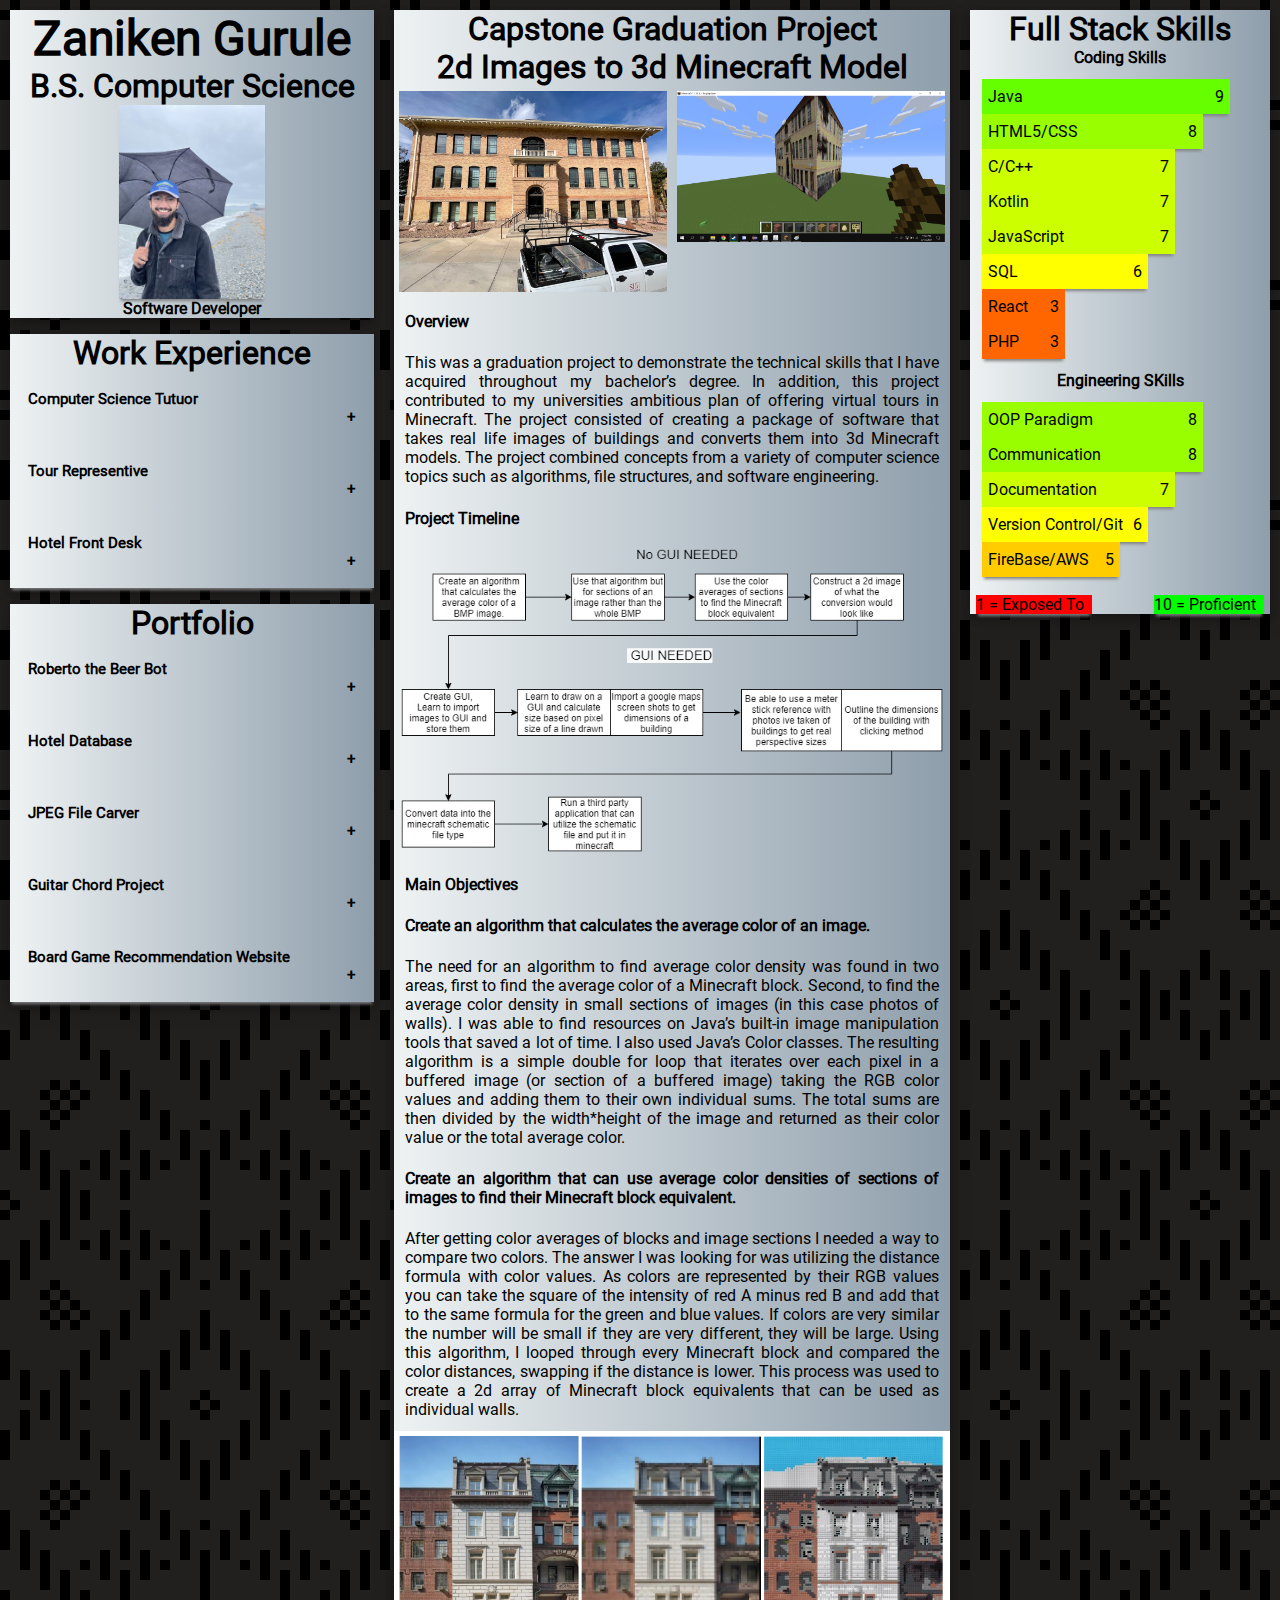
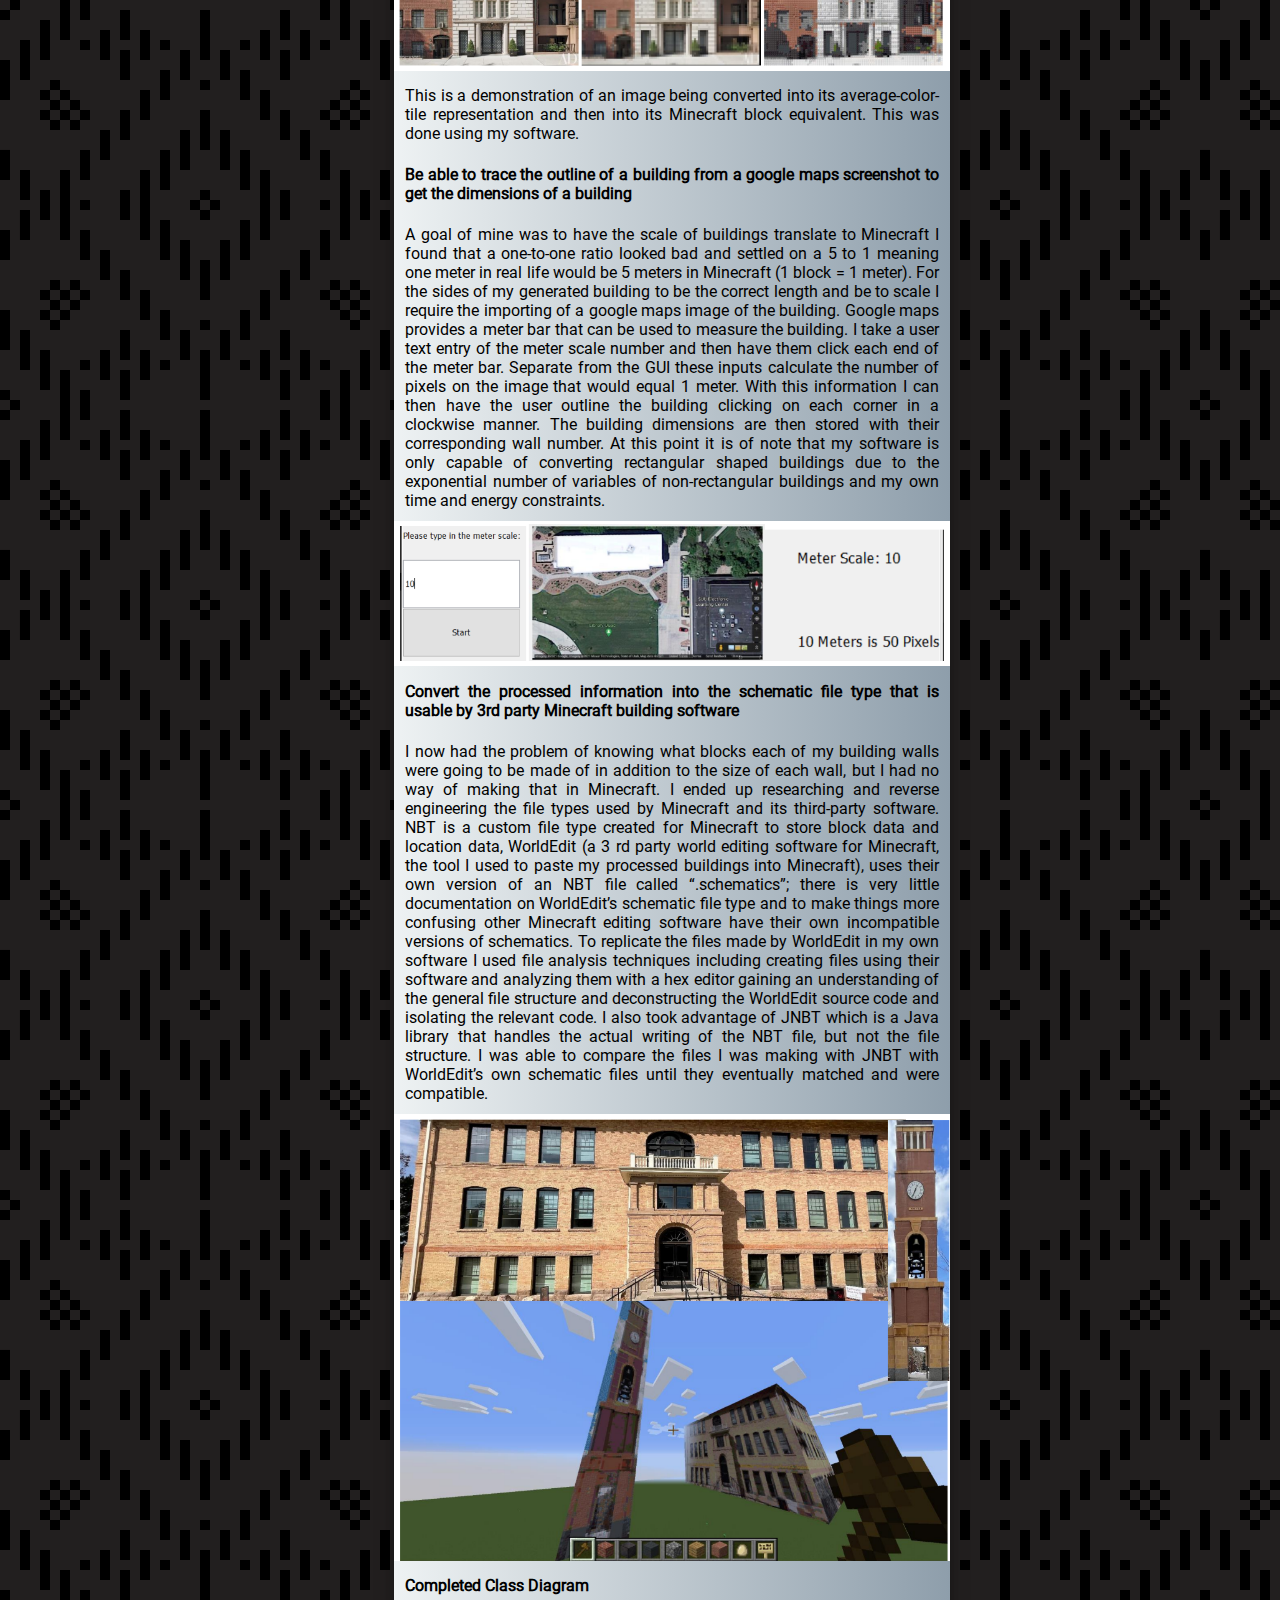
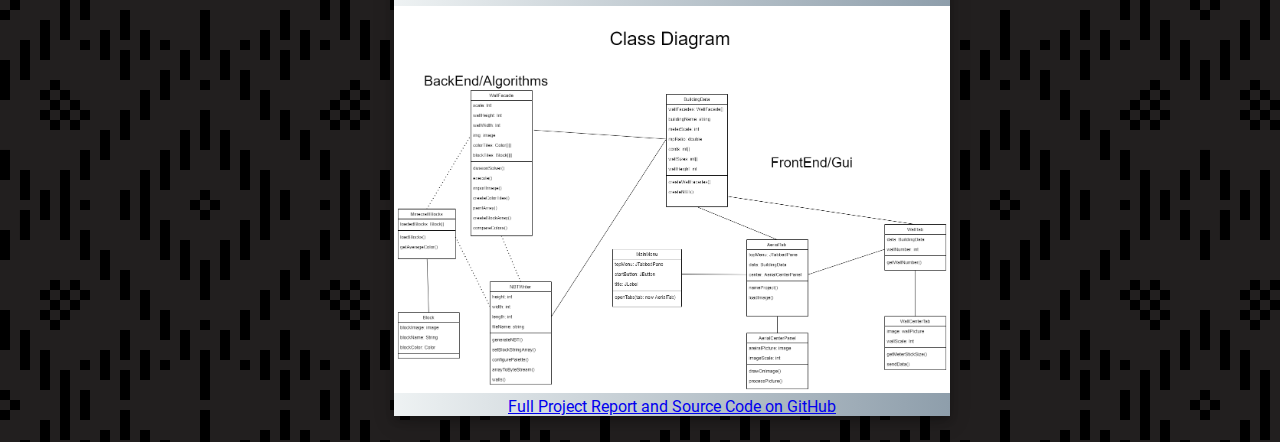
==== commit 74948a28: "Signed-off-by: Zaniken <zanikencartoon@gmail.com>" ====
--- a/index.html
+++ b/index.html
@@ -6,6 +6,7 @@
     <meta charset="UTF-8">
     <link rel="icon" href="images/logo.png">
     <link rel="stylesheet" href="websiteStyle.css">
+    <meta name="viewport" content="width=device-width, initial-scale=1.0">
 
 </head>
 
@@ -100,11 +101,9 @@
                 <div class="content">
                     <div class="portfolio">
                         <ul>
-                            <li>This was a project to create an artificial intelligence that could interact in the
-                                physical
-                                world.</li>
-                            <li>The type of AI used is known as ‘table based’ meaning each possible interaction the bot
-                                could have was hard coded.</li>
+                            <li>This was a project to create an artificial intelligence that could interact in the physical world.
+                            </li>
+                            <li>The type of AI used is known as ‘table based’ meaning each possible interaction the bot could have was hard coded.</li>
                             <li>The robot was assembled using Lego Mindstorm pieces.</li>
                             <li>The robots functionality was implemented in the C programming language.</li>
                         </ul>
@@ -169,9 +168,7 @@
                 <div class="content">
                     <div class="portfolio">
                         <ul>
-                            <li>This project was to create an application that could help guitar players memorize chords
-                                or
-                                look up chords.</li>
+                            <li>This project was to create an application that could help guitar players memorize chords or look up chords.</li>
                             <li>This project was a way for me to learn JavaScript on my own.</li>
                             <li>The Interface was made in HTML.</li>
                         </ul>
@@ -189,13 +186,9 @@
                 <div class="content">
                     <div class="portfolio">
                         <ul>
-                            <li>The primary role of this project was to utilize software engineering principles and
-                                implement proper documentation..</li>
-                            <li>The project itself was to create a website that would generate board game
-                                recommendations.
-                                The website's back end was created in Python.</li>
-                            <li>Documentation included: Model selection justification, Class diagrams, Unit Testing
-                                documentation, Functional Requirements, and Nonfunctional Requirements.</li>
+                            <li>The primary role of this project was to utilize software engineering principles and implement proper documentation..</li>
+                            <li>The project itself was to create a website that would generate board game recommendations. The website's back end was created in Python.</li>
+                            <li>Documentation included: Model selection justification, Class diagrams, Unit Testing documentation, Functional Requirements, and Nonfunctional Requirements.</li>
 
                         </ul>
                         <br>
@@ -233,125 +226,53 @@
 
                 <div class="capstone">
                     <h2>Overview</h2>
-                    <p>This was a graduation project to demonstrate the technical skills that I have acquired
-                        throughout my bachelor’s degree. In addition, this project contributed
-                        to
-                        my universities ambitious plan of offering virtual tours in Minecraft. The project consisted of
-                        creating a
-                        package of software that takes real life images of buildings and converts them into 3d
-                        Minecraft
-                        models. The project combined concepts from a variety of computer science topics such as
-                        algorithms,
+                    <p>This was a graduation project to demonstrate the technical skills that I have acquired throughout my bachelor’s degree. In addition, this project contributed to my universities ambitious plan of offering virtual tours in Minecraft.
+                        The project consisted of creating a package of software that takes real life images of buildings and converts them into 3d Minecraft models. The project combined concepts from a variety of computer science topics such as algorithms,
                         file structures, and software engineering.</p>
                     <h2>Project Timeline</h2>
                     <img src="images/Timeline.png" width="100%" height=auto>
                     <h2>Main Objectives</h2>
                     <h3>Create an algorithm that calculates the average color of an image.</h3>
                     <p>
-                        The need for an algorithm to find average color density was found in two areas, first to find
-                        the
-                        average
-                        color of a Minecraft block. Second, to find the average color density in small sections of
-                        images
-                        (in this
-                        case photos of walls). I was able to find resources on Java’s built-in
-                        image manipulation tools that saved a lot of time. I also used Java’s Color classes. The
-                        resulting
-                        algorithm is a simple double for loop that iterates over each pixel in a buffered image (or
-                        section
-                        of a
-                        buffered image) taking the RGB color values and adding them to their own
-                        individual
-                        sums. The total sums are then divided by the width*height of the image and returned as their
-                        color
-                        value or the total average color.
+                        The need for an algorithm to find average color density was found in two areas, first to find the average color of a Minecraft block. Second, to find the average color density in small sections of images (in this case photos of walls). I was able to find
+                        resources on Java’s built-in image manipulation tools that saved a lot of time. I also used Java’s Color classes. The resulting algorithm is a simple double for loop that iterates over each pixel in a buffered image (or section
+                        of a buffered image) taking the RGB color values and adding them to their own individual sums. The total sums are then divided by the width*height of the image and returned as their color value or the total average color.
                     </p>
-                    <h3>Create an algorithm that can use average color densities of sections of images to find their
-                        Minecraft block equivalent.</h3>
+                    <h3>Create an algorithm that can use average color densities of sections of images to find their Minecraft block equivalent.</h3>
                     <p>
-                        After getting color averages of blocks and image sections I needed a way to compare two
-                        colors.
-                        The answer I was looking for was utilizing the distance formula with color values. As colors are
-                        represented by their RGB values you can take the square of the intensity of red A minus red B
-                        and add
-                        that to the same formula for the green and blue values. If colors are very similar the number
-                        will be
-                        small if they are very different, they will be large. Using this algorithm, I looped through
-                        every
-                        Minecraft
-                        block and compared the color distances, swapping if the distance is lower. This process was used
-                        to create a
-                        2d array of Minecraft block equivalents that can be used as individual walls.
+                        After getting color averages of blocks and image sections I needed a way to compare two colors. The answer I was looking for was utilizing the distance formula with color values. As colors are represented by their RGB values you can take the square of
+                        the intensity of red A minus red B and add that to the same formula for the green and blue values. If colors are very similar the number will be small if they are very different, they will be large. Using this algorithm, I looped
+                        through every Minecraft block and compared the color distances, swapping if the distance is lower. This process was used to create a 2d array of Minecraft block equivalents that can be used as individual walls.
                     </p>
 
                     <img src="images/demo.PNG" width="100%" height=auto>
-                    <p>This is a demonstration of an image being converted into its average-color-tile representation
-                        and then into its Minecraft
-                        block equivalent. This was done using my software.</p>
-                    <h3>Be able to trace the outline of a building from a google maps screenshot to get the dimensions
-                        of
-                        a building</h3>
+                    <p>This is a demonstration of an image being converted into its average-color-tile representation and then into its Minecraft block equivalent. This was done using my software.</p>
+                    <h3>Be able to trace the outline of a building from a google maps screenshot to get the dimensions of a building</h3>
                     <p>
-                        A goal of mine was to have the scale of buildings translate to Minecraft I found that a
-                        one-to-one ratio
-                        looked bad and settled on a 5 to 1 meaning one meter in real life would be 5 meters in Minecraft
-                        (1
-                        block = 1 meter). For the sides of my generated building to be the correct length and be to
-                        scale I
-                        require the importing of a google maps image of the building. Google maps provides a meter bar
-                        that
-                        can be used to measure the building. I take a user text entry of the meter scale number and then
-                        have
-                        them click each end of the meter bar. Separate from the GUI these inputs calculate the number of
-                        pixels
-                        on the image that would equal 1 meter. With this information I can then have the user outline
-                        the
-                        building clicking on each corner in a clockwise manner. The building dimensions are then stored
-                        with
-                        their corresponding wall number. At this point it is of note that my software is only capable of
-                        converting rectangular shaped buildings due to the exponential number of variables of
-                        non-rectangular
-                        buildings and my own time and energy constraints.
+                        A goal of mine was to have the scale of buildings translate to Minecraft I found that a one-to-one ratio looked bad and settled on a 5 to 1 meaning one meter in real life would be 5 meters in Minecraft (1 block = 1 meter). For the sides of my generated
+                        building to be the correct length and be to scale I require the importing of a google maps image of the building. Google maps provides a meter bar that can be used to measure the building. I take a user text entry of the meter
+                        scale number and then have them click each end of the meter bar. Separate from the GUI these inputs calculate the number of pixels on the image that would equal 1 meter. With this information I can then have the user outline the
+                        building clicking on each corner in a clockwise manner. The building dimensions are then stored with their corresponding wall number. At this point it is of note that my software is only capable of converting rectangular shaped
+                        buildings due to the exponential number of variables of non-rectangular buildings and my own time and energy constraints.
                     </p>
                     <img src="images/gui.PNG" width="100%" heigh=auto;>
-                    <h3>Convert the processed information into the schematic file type that is usable by 3rd party
-                        Minecraft building software</h3>
-                    <p>I now had the problem of knowing what blocks each of my building walls were going to be made of
-                        in
-                        addition to the size of each wall, but I had no way of making that in Minecraft. I ended up
-                        researching
-                        and reverse engineering the file types used by Minecraft and its third-party software. NBT is a
-                        custom
-                        file type created for Minecraft to store block data and location data, WorldEdit (a 3
-                        rd party world editing
-                        software for Minecraft, the tool I used to paste my processed buildings into Minecraft), uses
-                        their own
-                        version of an NBT file called “.schematics”; there is very little documentation on WorldEdit’s
-                        schematic
-                        file type and to make things more confusing other Minecraft editing software have their own
-                        incompatible versions of schematics. To replicate the files made by WorldEdit in my own software
-                        I used
-                        file analysis techniques including creating files using their software and analyzing them with a
-                        hex editor
-                        gaining an understanding of the general file structure and deconstructing the WorldEdit source
-                        code and
-                        isolating the relevant code. I also took advantage of JNBT which is a Java library that handles
-                        the actual
-                        writing of the NBT file, but not the file structure. I was able to compare the files I was
-                        making with JNBT
-                        with WorldEdit’s own schematic files until they eventually matched and were compatible.
+                    <h3>Convert the processed information into the schematic file type that is usable by 3rd party Minecraft building software</h3>
+                    <p>I now had the problem of knowing what blocks each of my building walls were going to be made of in addition to the size of each wall, but I had no way of making that in Minecraft. I ended up researching and reverse engineering the
+                        file types used by Minecraft and its third-party software. NBT is a custom file type created for Minecraft to store block data and location data, WorldEdit (a 3 rd party world editing software for Minecraft, the tool I used to
+                        paste my processed buildings into Minecraft), uses their own version of an NBT file called “.schematics”; there is very little documentation on WorldEdit’s schematic file type and to make things more confusing other Minecraft editing
+                        software have their own incompatible versions of schematics. To replicate the files made by WorldEdit in my own software I used file analysis techniques including creating files using their software and analyzing them with a hex
+                        editor gaining an understanding of the general file structure and deconstructing the WorldEdit source code and isolating the relevant code. I also took advantage of JNBT which is a Java library that handles the actual writing of
+                        the NBT file, but not the file structure. I was able to compare the files I was making with JNBT with WorldEdit’s own schematic files until they eventually matched and were compatible.
                     </p>
                     <img src="images/buildings.png" width="100%" height=auto>
                     <h3>Completed Class Diagram</h3>
                     <img src="images/class.png" width="100%" height=auto>
-                    
-                   
+
+
                 </div>
                 <p>
                     <!-- <span id="left">Denali Park Zipline</span> -->
-                    <a
-                            href="https://github.com/Zaniken/minecraft-2dpicturesTo3dModels/blob/main/Report.pdf"
-                            target="_blank">Full Project Report and Source Code on GitHub</a>
+                    <a href="https://github.com/Zaniken/minecraft-2dpicturesTo3dModels/blob/main/Report.pdf" target="_blank">Full Project Report and Source Code on GitHub</a>
                 </p>
 
             </div>
@@ -369,52 +290,44 @@
                 <ul class="list">
                     <li>
                         <div class="container">
-                            <div class="skills ninety"> <span class="listItemName">Java </span><span
-                                    class="listItemValue">9</span> </div>
-                        </div>
-                    </li>
-                    <li>
-                        <div class="container">
-                            <div class="skills eighty"> <span class="listItemName">HTML5/CSS</span><span
-                                    class="listItemValue">8</span> </div>
-                        </div>
-                    </li>
-                    <li>
-                        <div class="container">
-                            <div class="skills seventy"> <span class="listItemName">C/C++ </span><span
-                                    class="listItemValue">7</span> </div>
-                        </div>
-                    </li>
-                    <li>
-                        <div class="container">
-                            <div class="skills seventy"> <span class="listItemName">Kotlin </span><span
-                                    class="listItemValue">7</span> </div>
-                        </div>
-                    </li>
-                    <li>
-                        <div class="container">
-                            <div class="skills seventy"> <span class="listItemName">JavaScript </span><span
-                                    class="listItemValue">7</span> </div>
-                        </div>
-                    </li>
-                    <li>
-                        <div class="container">
-                            <div class="skills sixty"> <span class="listItemName">SQL </span><span
-                                    class="listItemValue">6</span> </div>
-                        </div>
-                    </li>
-
-                    <li>
-                        <div class="container">
-                            <div class="skills thirty"> <span class="listItemName">React </span><span
-                                    class="listItemValue">3</span> </div>
-                        </div>
-                    </li>
-
-                    <li>
-                        <div class="container">
-                            <div class="skills thirty"> <span class="listItemName">PHP </span><span
-                                    class="listItemValue">3</span> </div>
+                            <div class="skills ninety"> <span class="listItemName">Java </span><span class="listItemValue">9</span> </div>
+                        </div>
+                    </li>
+                    <li>
+                        <div class="container">
+                            <div class="skills eighty"> <span class="listItemName">HTML5/CSS</span><span class="listItemValue">8</span> </div>
+                        </div>
+                    </li>
+                    <li>
+                        <div class="container">
+                            <div class="skills seventy"> <span class="listItemName">C/C++ </span><span class="listItemValue">7</span> </div>
+                        </div>
+                    </li>
+                    <li>
+                        <div class="container">
+                            <div class="skills seventy"> <span class="listItemName">Kotlin </span><span class="listItemValue">7</span> </div>
+                        </div>
+                    </li>
+                    <li>
+                        <div class="container">
+                            <div class="skills seventy"> <span class="listItemName">JavaScript </span><span class="listItemValue">7</span> </div>
+                        </div>
+                    </li>
+                    <li>
+                        <div class="container">
+                            <div class="skills sixty"> <span class="listItemName">SQL </span><span class="listItemValue">6</span> </div>
+                        </div>
+                    </li>
+
+                    <li>
+                        <div class="container">
+                            <div class="skills thirty"> <span class="listItemName">React </span><span class="listItemValue">3</span> </div>
+                        </div>
+                    </li>
+
+                    <li>
+                        <div class="container">
+                            <div class="skills thirty"> <span class="listItemName">PHP </span><span class="listItemValue">3</span> </div>
                         </div>
                     </li>
                     <!-- <li>C/C++</li>
@@ -430,32 +343,27 @@
 
                     <li>
                         <div class="container">
-                            <div class="skills eighty"> <span class="listItemName">OOP Paradigm </span><span
-                                    class="listItemValue">8</span> </div>
-                        </div>
-                    </li>
-                    <li>
-                        <div class="container">
-                            <div class="skills eighty"> <span class="listItemName">Communication </span><span
-                                    class="listItemValue">8</span> </div>
-                        </div>
-                    </li>
-                    <li>
-                        <div class="container">
-                            <div class="skills seventy"> <span class="listItemName">Documentation </span><span
-                                    class="listItemValue">7</span> </div>
-                        </div>
-                    </li>
-                    <li>
-                        <div class="container">
-                            <div class="skills sixty"> <span class="listItemName">Version Control/Git </span><span
-                                    class="listItemValue">6</span> </div>
-                        </div>
-                    </li>
-                    <li>
-                        <div class="container">
-                            <div class="skills fifty"> <span class="listItemName">FireBase/AWS </span><span
-                                    class="listItemValue">5</span> </div>
+                            <div class="skills eighty"> <span class="listItemName">OOP Paradigm </span><span class="listItemValue">8</span> </div>
+                        </div>
+                    </li>
+                    <li>
+                        <div class="container">
+                            <div class="skills eighty"> <span class="listItemName">Communication </span><span class="listItemValue">8</span> </div>
+                        </div>
+                    </li>
+                    <li>
+                        <div class="container">
+                            <div class="skills seventy"> <span class="listItemName">Documentation </span><span class="listItemValue">7</span> </div>
+                        </div>
+                    </li>
+                    <li>
+                        <div class="container">
+                            <div class="skills sixty"> <span class="listItemName">Version Control/Git </span><span class="listItemValue">6</span> </div>
+                        </div>
+                    </li>
+                    <li>
+                        <div class="container">
+                            <div class="skills fifty"> <span class="listItemName">FireBase/AWS </span><span class="listItemValue">5</span> </div>
                         </div>
                     </li>
 
